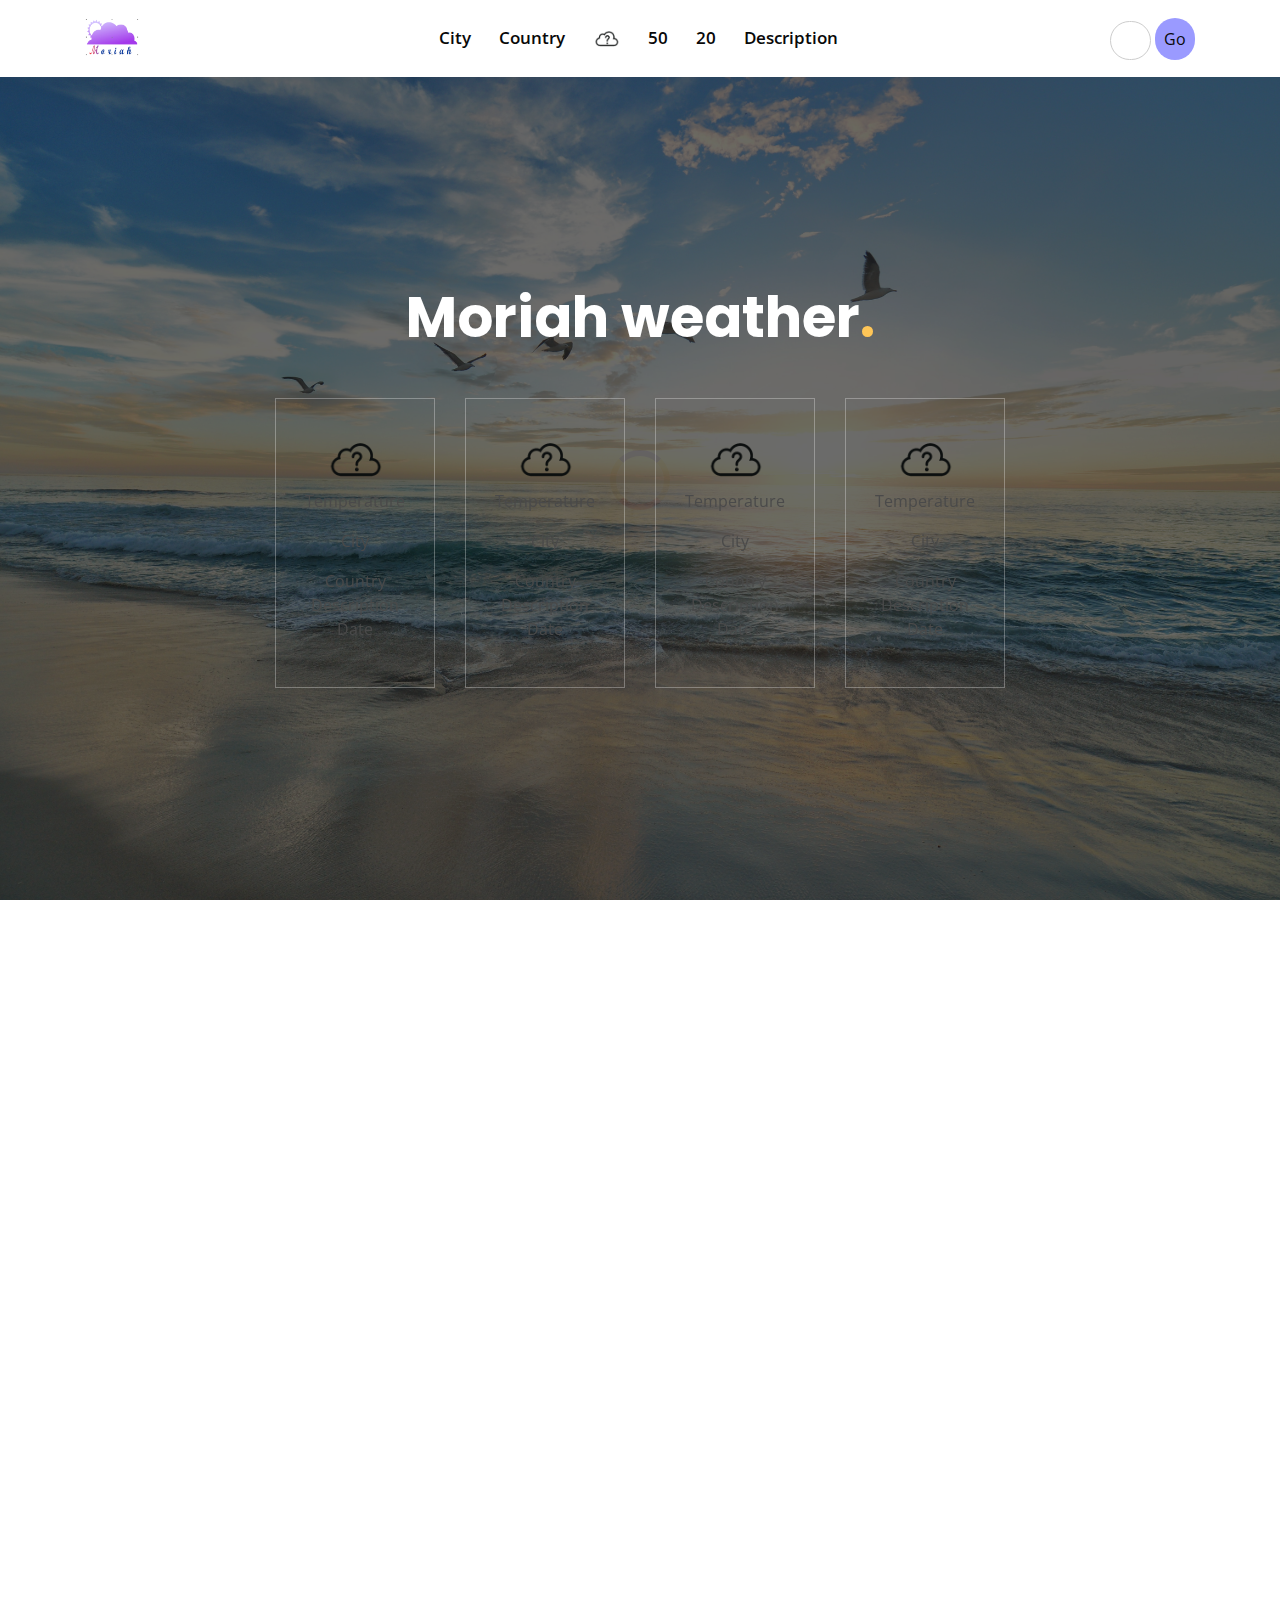
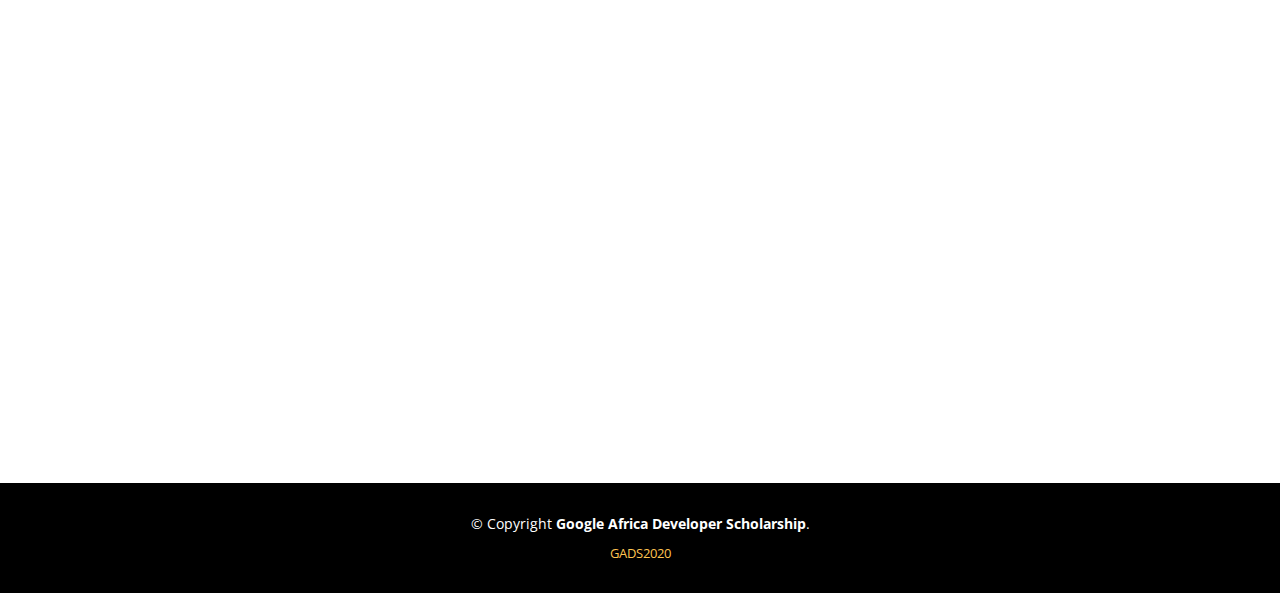
==== index.html @ fd8638ee "This is some big adjustment 2" ====
<!DOCTYPE html>
<html lang="en">

<head>
  <meta charset="utf-8">
  <meta content="width=device-width, initial-scale=1.0" name="viewport">

  <title>Moriah Weather App</title>
  <meta content="" name="descriptison">
  <meta content="" name="keywords">

  <!-- Favicons -->
  <link rel="apple-touch-icon" sizes="180x180" href="/apple-touch-icon.png">
  <link rel="icon" type="image/png" sizes="32x32" href="/favicon-32x32.png">
  <link rel="icon" type="image/png" sizes="16x16" href="/favicon-16x16.png">
  <link rel="manifest" href="/site.webmanifest">
  <link rel="mask-icon" href="/safari-pinned-tab.svg" color="#2d1616">
  <meta name="msapplication-TileColor" content="#fff6f6">
  <meta name="theme-color" content="#ffffff">

  <!-- Google Fonts -->
  <link href="https://fonts.googleapis.com/css?family=Open+Sans:300,300i,400,400i,600,600i,700,700i|Raleway:300,300i,400,400i,500,500i,600,600i,700,700i|Poppins:300,300i,400,400i,500,500i,600,600i,700,700i" rel="stylesheet">

  <!-- Vendor CSS Files -->
  <link href="assets/vendor/bootstrap/css/bootstrap.min.css" rel="stylesheet">
  <link href="assets/vendor/icofont/icofont.min.css" rel="stylesheet">
  <link href="assets/vendor/boxicons/css/boxicons.min.css" rel="stylesheet">
  <link href="assets/vendor/owl.carousel/assets/owl.carousel.min.css" rel="stylesheet">
  <link href="assets/vendor/venobox/venobox.css" rel="stylesheet">
  <link href="assets/vendor/remixicon/remixicon.css" rel="stylesheet">
  <link href="assets/vendor/aos/aos.css" rel="stylesheet">

  <!-- Main CSS File -->
  <link href="assets/css/style.css" rel="stylesheet">
  <link href="assets/css/main.css" rel="stylesheet">

</head>

<body>

  <!-- ======= Header ======= -->
  <header id="header" class="fixed-top ">
    <div class="container d-flex align-items-center justify-content-between">

        <a href="index.html" class="logo"><img src="assets/img/Moriah logo.PNG" alt="Applicatio logo" class="img-fluid"></a>

      <nav class="nav-menu d-none d-lg-block">
        <ul>
          <li><a class="city">City</a></li>
          <li><a class="country">Country</a></li>
          <li class="iconImages"><img src="assets/img/icons/unknown.png" width="27px"></li>
          <li><a class="temp-front">50</a></li>
          <li><a class="temp-back">20</a></li>
          <li><a class="desc">Description</a</li>
        </ul>
      </nav>

      <div id="demo-2" class="searchContainer">
				<input class="inputValue" type="search" name="search" placeholder="Enter city...">
				<input type="submit" name="Search city button" value="Go" class="searchButton">
      </div>

    </div>
  </header>

  <!-- ======= Hero Section ======= -->
  <section id="hero" class="d-flex align-items-center justify-content-center">
    <div class="container" data-aos="fade-up">

      <div class="row justify-content-center" data-aos="fade-up" data-aos-delay="150">
        <div class="col-xl-6 col-lg-8">
          <h1>Moriah weather<span>.</span></h1>
        </div>
      </div>

      <div class="row mt-5 justify-content-center" data-aos="zoom-in" data-aos-delay="250">
        <div class="col-xl-2 col-md-4 col-6">
          <div class="icon-box">
            <i class="fiveIcon1"><img src="assets/img/icons/unknown.png" width="60px"></i>
            <p class="fiveTemp1">Temperature</a></p>
            <p class="fiveCity1">City</p>
            <span class="fiveCountry1"> Country</span>
            <p class="fiveDesc1">Description<span><date class="fiveDate1"> Date</date></span></p>
          </div>
        </div>
        <div class="col-xl-2 col-md-4 col-6">
          <div class="icon-box">
            <i class="fiveIcon2"><img src="assets/img/icons/unknown.png" width="60px"></i>
            <p class="fiveTemp2">Temperature</a></p>
            <p class="fiveCity2">City</p>
            <span class="fiveCountry2"> Country</span>
            <p class="fiveDesc2">Description<span><date class="fiveDate2"> Date</date></span></p>
          </div>
        </div><div class="col-xl-2 col-md-4 col-6">
          <div class="icon-box">
            <i class="fiveIcon3"><img src="assets/img/icons/unknown.png" width="60px"></i>
            <p class="fiveTemp3">Temperature</a></p>
            <p class="fiveCity3">City</p>
            <span class="fiveCountry3"> Country</span>
            <p class="fiveDesc3">Description<span><date class="fiveDate3"> Date</date></span></p>
          </div>
        </div><div class="col-xl-2 col-md-4 col-6">
          <div class="icon-box">
            <i class="fiveIcon4"><img src="assets/img/icons/unknown.png" width="60px"></i>
            <p class="fiveTemp4">Temperature</a></p>
            <p class="fiveCity4">City</p>
            <span class="fiveCountry4"> Country</span>
            <p class="fiveDesc4">Description<span><date class="fiveDate4"> Date</date></span></p>
          </div>
        </div>
    </div>
  </section><!-- End Hero -->


  <main id="main">
    <!-- ======= Services Section ======= -->
    <section id="services" class="services">
      <div class="container" data-aos="fade-up">

        <div class="section-title">
          <h2>Search by city name</h2>
          <div class="form-row">
            <div class="col-12 col-md-9 mb-2 mb-md-0">
              <input type="email" id="searchInput" class="form-control form-control-lg" placeholder="Enter city name...">
            </div>
            <div class="col-12 col-md-3">
              <button type="submit" id="dailySearch" class="btn btn-block btn-lg btn-primary">Search!</button>
            </div>
          </div>
        </div>

        <div class="row">
          <div class="col-xl-2 col-md-4 col-6 d-flex align-items-stretch" data-aos="zoom-in" data-aos-delay="100">
            <div class="icon-box">
              <div><i class="searchIcon1"><img src="assets/img/icons/unknown.png" width="50px"></i></div>
              <h4><a class="temp-cel1">50</a></h4>
              <p class="searchDesc1">Undefined</p>
              <p class="searchCity1">Undefined</p>
              <p class="searchCountry1">Undefined</p>
              <p class="searchDate1">Undefined</p>
            </div>
          </div>

          <div class="col-xl-2 col-md-4 col-6 d-flex align-items-stretch" data-aos="zoom-in" data-aos-delay="100">
            <div class="icon-box">
              <div><i class="searchIcon2"><img src="assets/img/icons/unknown.png" width="50px"></i></div>
              <h4><a class="temp-cel2">20</a></h4>
              <p class="searchDesc2">Undefined</p>
              <p class="searchCity2">Undefined</p>
              <p class="searchCountry2">Undefined</p>
              <p class="searchDate2">Undefined</p>
            </div>
          </div>

          <div class="col-xl-2 col-md-4 col-6 d-flex align-items-stretch" data-aos="zoom-in" data-aos-delay="100">
            <div class="icon-box">
              <div><i class="searchIcon3"><img src="assets/img/icons/unknown.png" width="50px"></i></div>
              <h4><a class="temp-cel3">30</a></h4>
              <p class="searchDesc3">Undefined</p>
              <p class="searchCity3">Undefined</p>
              <p class="searchCountry3">Undefined</p>
              <p class="searchDate3">Undefined</p>
            </div>
          </div>

          <div class="col-xl-2 col-md-4 col-6 d-flex align-items-stretch" data-aos="zoom-in" data-aos-delay="100">
            <div class="icon-box">
              <div><i class="searchIcon4"><img src="assets/img/icons/unknown.png" width="50px"></i></div>
              <h4><a class="temp-cel4">30</a></h4>
              <p class="searchDesc4">Undefined</p>
              <p class="searchCity4">Undefined</p>
              <p class="searchCountry4">Undefined</p>
              <p class="searchDate4">Undefined</p>
            </div>
          </div>

          <div class="col-xl-2 col-md-4 col-6 d-flex align-items-stretch" data-aos="zoom-in" data-aos-delay="100">
            <div class="icon-box">
              <div><i class="searchIcon5"><img src="assets/img/icons/unknown.png" width="50px"></i></div>
              <h4><a class="temp-cel5">30</a></h4>
              <p class="searchDesc5">Undefined</p>
              <p class="searchCity5">Undefined</p>
              <p class="searchCountry5">Undefined</p>
              <p class="searchDate5">Undefined</p>
            </div>
          </div>

          <div class="col-xl-2 col-md-4 col-6 d-flex align-items-stretch" data-aos="zoom-in" data-aos-delay="100">
            <div class="icon-box">
              <div><i class="searchIcon6"><img src="assets/img/icons/unknown.png" width="50px"></i></div>
              <h4><a class="temp-cel6">30</a></h4>
              <p class="searchDesc6">Undefined</p>
              <p class="searchCity6">Undefined</p>
              <p class="searchCountry6">Undefined</p>
              <p class="searchDate6">Undefined</p>
            </div>
          </div>
      </div>
    </section><!-- End Services Section -->
    <!-- ======= Counts Section ======= -->
    <section id="counts" class="counts">
      <div class="container" data-aos="fade-up">

        <div class="row no-gutters">
          <div class="image col-xl-5 d-flex align-items-stretch justify-content-center justify-content-lg-start" data-aos="fade-right" data-aos-delay="100"></div>
          <div class="col-xl-7 pl-0 pl-lg-5 pr-lg-1 d-flex align-items-stretch" data-aos="fade-left" data-aos-delay="100">
            <div class="content d-flex flex-column justify-content-center">
              <h3>Daily weather forecast</h3>
              <p>
                Get all daily weather information right at your fingertips
              </p>
              <div class="row">
                <div class="col-md-6 d-md-flex align-items-md-stretch">
                  <div class="count-box">
                    <i class="dailyIcon1"><img src="assets/img/icons/unknown.png"></i>
                    <span data-toggle="counter-up" class="dailyTemperature1">65</span>
                    <p><strong class="dailyDescription1">Undefined</strong>.</p>
                    <p><strong class="dailyCity1">Undefined</strong></p>
                    <p><strong class="dailyDate1">Undefined</strong>.</p>
                  </div>
                </div>

                <div class="col-md-6 d-md-flex align-items-md-stretch">
                  <div class="count-box">
                    <i class="dailyIcon2"><img src="assets/img/icons/unknown.png"></i>
                    <span data-toggle="counter-up" class="dailyTemperature2">65</span>
                    <p><strong class="dailyDescription2">Undefined</strong>.</p>
                    <p><strong class="dailyCity2">Undefined</strong></p>
                    <p><strong class="dailyDate2">Undefined</strong>.</p>
                  </div>
                </div>

                <div class="col-md-6 d-md-flex align-items-md-stretch">
                  <div class="count-box">
                    <i class="dailyIcon3"><img src="assets/img/icons/unknown.png"></i>
                    <span data-toggle="counter-up" class="dailyTemperature3">65</span>
                    <p><strong class="dailyDescription3">Undefined</strong>.</p>
                    <p><strong class="dailyCity3">Undefined</strong></p>
                    <p><strong class="dailyDate3">Undefined</strong>.</p>
                  </div>
                </div>

                <div class="col-md-6 d-md-flex align-items-md-stretch">
                  <div class="count-box">
                    <i class="dailyIcon4"><img src="assets/img/icons/unknown.png"></i>
                    <span data-toggle="counter-up" class="dailyTemperature4">65</span>
                    <p><strong class="dailyDescription4">Undefined</strong>.</p>
                    <p><strong class="dailyCity4">Undefined</strong></p>
                    <p><strong class="dailyDate4">Undefined</strong>.</p>
                  </div>
                </div>
              </div>
            </div><!-- End .content-->
          </div>
        </div>
      </div>
    </section><!-- End Counts Section -->
  </main><!-- End #main -->

  <!-- ======= Footer ======= -->
  <footer id="footer">
    <div class="container">
      <div class="copyright">
        &copy; Copyright <strong><span>Google Africa Developer Scholarship</span></strong>.
      </div>
      <div class="credits">
         <a href="#">GADS2020</a>
      </div>
    </div>
  </footer><!-- End Footer -->

  <a href="#" class="back-to-top"><i class="ri-arrow-up-line"></i></a>
  <div id="preloader"></div>

  <!-- Vendor JS Files -->
  <script src="assets/vendor/jquery/jquery.min.js"></script>
  <script src="assets/vendor/bootstrap/js/bootstrap.bundle.min.js"></script>
  <script src="assets/vendor/jquery.easing/jquery.easing.min.js"></script>
  <script src="assets/vendor/php-email-form/validate.js"></script>
  <script src="assets/vendor/owl.carousel/owl.carousel.min.js"></script>
  <script src="assets/vendor/isotope-layout/isotope.pkgd.min.js"></script>
  <script src="assets/vendor/venobox/venobox.min.js"></script>
  <script src="assets/vendor/waypoints/jquery.waypoints.min.js"></script>
  <script src="assets/vendor/counterup/counterup.min.js"></script>
  <script src="assets/vendor/aos/aos.js"></script>
  <!-- Main JS File -->
  <script src="assets/js/main.js"></script>
  <script src="assets/js/app.js"></script>
</body>

</html>
---- assets/vendor/venobox/venobox.css ----
/* ------ venobox.css --------*/
.vbox-overlay *, .vbox-overlay *:before, .vbox-overlay *:after{
    -webkit-backface-visibility: hidden;
    -webkit-box-sizing:border-box;
    -moz-box-sizing:border-box;
    box-sizing:border-box;
}
.vbox-overlay * { 
    -webkit-backface-visibility: visible;
    backface-visibility: visible;
}
.vbox-overlay{
    display: -webkit-flex;
    display: flex;
    -webkit-flex-direction: column;
    flex-direction: column;
    -webkit-justify-content: center;
    justify-content: center;
    -webkit-align-items: center;
    align-items: center;
    position: fixed;
    left: 0;
    top: 0;
    bottom: 0;
    right: 0;
    z-index: 999999;
}

/* ----- navigation ----- */
.vbox-title{
    width: 100%;
    height: 40px;
    float: left;
    text-align: center;
    line-height: 28px;
    font-size: 12px;
    padding: 6px 50px;
    overflow: hidden;
    position: fixed;
    display: none;
    left: 0;
    z-index: 89;
}
.vbox-close{
    cursor: pointer;
    position: fixed;
    top: -1px;
    right: 0;
    width: 50px;
    height: 40px;
    padding: 6px;
    display: block;
    background-position:10px center;
    overflow: hidden;
    font-size: 24px;
    line-height: 1;
    text-align: center;
    z-index: 99;
}
.vbox-left{
    cursor: pointer;
    position: fixed;
    left: 0;
    height: 40px;
    overflow: hidden;
    line-height: 28px;
    font-size: 12px;
    z-index: 99;
    display: flex;
    align-items:center;
}
.vbox-num{
    display: inline-block;
    margin: 6px 0 6px 15px;
}
/* ----- Social share ----- */
.vbox-share{
    line-height: 28px;
    font-size: 12px;
    overflow: hidden;
    position: fixed;
    left: 0;
    z-index: 98;
    display: flex;
    align-items:center;
    justify-content: center;
    width: 100%;
    text-align: center;
}
.vbox-share svg{
    max-height: 28px;
    width: 28px;
    z-index: 10;
    margin-left: 12px;
    margin-top: 6px;
    margin-bottom: 6px;
    vertical-align: middle;
}


/* ----- navigation ARROWS ----- */
.vbox-next, .vbox-prev{
    position: fixed;
    top: 50%;
    margin-top: -15px;
    overflow: hidden;
    cursor: pointer;
    display: block;
    width: 45px;
    height: 45px;
    z-index: 99;
}
.vbox-next span, .vbox-prev span{
    position: relative;
    width: 20px;
    height: 20px;
    border: 2px solid transparent;
    border-top-color: #B6B6B6;
    border-right-color: #B6B6B6;
    text-indent: -100px;
    position: absolute;
    top: 8px;
    display: block;
}
.vbox-prev{
    left: 15px;
}
.vbox-next{
    right: 15px;
}
.vbox-prev span{
    left: 10px;
    -ms-transform: rotate(-135deg);
    -webkit-transform: rotate(-135deg);
    transform: rotate(-135deg);
}
.vbox-next span{
    -ms-transform: rotate(45deg);
    -webkit-transform: rotate(45deg);
    transform: rotate(45deg);
    right: 10px;
}
/* ------- inline window ------ */
.vbox-inline{
    width: 420px;
    height: 315px;
    height: 70vh;
    padding: 10px;
    background: #fff;
    margin: 0 auto;
    overflow: auto;
    text-align: left;
}
/* ------- Video & iFrames window ------ */
.venoframe{
    max-width: 100%;
    width: 100%;
    border: none;
    width: 100%;
    height: 260px;
    height: 70vh;
}
.venoframe.vbvid{
    height: 260px;
}
@media (min-width: 768px) {
    .venoframe, .vbox-inline{
        width: 90%;
        height: 360px;
        height: 70vh;
    }
    .venoframe.vbvid{
        width: 640px;
        height: 360px;
    }
}
@media (min-width: 992px) {
    .venoframe, .vbox-inline{
        max-width: 1200px;
        width: 80%;
        height: 540px;
        height: 70vh;
    }
    .venoframe.vbvid{
        width: 960px;
        height: 540px;
    }
}
/* 
Please do NOT edit this part! 
or at least read this note: http://i.imgur.com/7C0ws9e.gif
*/
.vbox-open{
    overflow: hidden;
}
.vbox-container{
    position: absolute;
    left: 0;
    right: 0;
    top: 0;
    bottom: 0;
    overflow-x: hidden;
    overflow-y: scroll;
    overflow-scrolling: touch;
    -webkit-overflow-scrolling: touch;
    z-index: 20;
    max-height: 100%;

}

.vbox-content{
    text-align: center;
    float: left;
    width: 100%;
    position: relative;
    overflow: hidden;
    padding: 20px 4%;
}
.vbox-container img{
    max-width: 100%;
    height: auto;
}
.vbox-figlio{
    box-shadow: 0 0 12px rgba(0,0,0,0.19), 0 6px 6px rgba(0,0,0,0.23);
    max-width: 100%;
    text-align: initial;
}
img.vbox-figlio{
    -webkit-user-select: none;
-khtml-user-select: none;
-moz-user-select: none;
-o-user-select: none;
user-select: none;
}
.vbox-content.swipe-left{
    margin-left: -200px !important;
}
.vbox-content.swipe-right{
    margin-left: 200px !important;
}
.vbox-animated{
    webkit-transition: margin 300ms ease-out;
    transition: margin 300ms ease-out;
}

/* ---------- preloader ----------
 * SPINKIT 
 * http://tobiasahlin.com/spinkit/
-------------------------------- */
.sk-double-bounce,.sk-rotating-plane{width:40px;height:40px;margin:40px auto}.sk-rotating-plane{background-color:#333;-webkit-animation:sk-rotatePlane 1.2s infinite ease-in-out;animation:sk-rotatePlane 1.2s infinite ease-in-out}@-webkit-keyframes sk-rotatePlane{0%{-webkit-transform:perspective(120px) rotateX(0) rotateY(0);transform:perspective(120px) rotateX(0) rotateY(0)}50%{-webkit-transform:perspective(120px) rotateX(-180.1deg) rotateY(0);transform:perspective(120px) rotateX(-180.1deg) rotateY(0)}100%{-webkit-transform:perspective(120px) rotateX(-180deg) rotateY(-179.9deg);transform:perspective(120px) rotateX(-180deg) rotateY(-179.9deg)}}@keyframes sk-rotatePlane{0%{-webkit-transform:perspective(120px) rotateX(0) rotateY(0);transform:perspective(120px) rotateX(0) rotateY(0)}50%{-webkit-transform:perspective(120px) rotateX(-180.1deg) rotateY(0);transform:perspective(120px) rotateX(-180.1deg) rotateY(0)}100%{-webkit-transform:perspective(120px) rotateX(-180deg) rotateY(-179.9deg);transform:perspective(120px) rotateX(-180deg) rotateY(-179.9deg)}}.sk-double-bounce{position:relative}.sk-double-bounce .sk-child{width:100%;height:100%;border-radius:50%;background-color:#333;opacity:.6;position:absolute;top:0;left:0;-webkit-animation:sk-doubleBounce 2s infinite ease-in-out;animation:sk-doubleBounce 2s infinite ease-in-out}.sk-chasing-dots .sk-child,.sk-spinner-pulse,.sk-three-bounce .sk-child{background-color:#333;border-radius:100%}.sk-double-bounce .sk-double-bounce2{-webkit-animation-delay:-1s;animation-delay:-1s}@-webkit-keyframes sk-doubleBounce{0%,100%{-webkit-transform:scale(0);transform:scale(0)}50%{-webkit-transform:scale(1);transform:scale(1)}}@keyframes sk-doubleBounce{0%,100%{-webkit-transform:scale(0);transform:scale(0)}50%{-webkit-transform:scale(1);transform:scale(1)}}.sk-wave{margin:40px auto;width:50px;height:40px;text-align:center;font-size:10px}.sk-wave .sk-rect{background-color:#333;height:100%;width:6px;display:inline-block;-webkit-animation:sk-waveStretchDelay 1.2s infinite ease-in-out;animation:sk-waveStretchDelay 1.2s infinite ease-in-out}.sk-wave .sk-rect1{-webkit-animation-delay:-1.2s;animation-delay:-1.2s}.sk-wave .sk-rect2{-webkit-animation-delay:-1.1s;animation-delay:-1.1s}.sk-wave .sk-rect3{-webkit-animation-delay:-1s;animation-delay:-1s}.sk-wave .sk-rect4{-webkit-animation-delay:-.9s;animation-delay:-.9s}.sk-wave .sk-rect5{-webkit-animation-delay:-.8s;animation-delay:-.8s}@-webkit-keyframes sk-waveStretchDelay{0%,100%,40%{-webkit-transform:scaleY(.4);transform:scaleY(.4)}20%{-webkit-transform:scaleY(1);transform:scaleY(1)}}@keyframes sk-waveStretchDelay{0%,100%,40%{-webkit-transform:scaleY(.4);transform:scaleY(.4)}20%{-webkit-transform:scaleY(1);transform:scaleY(1)}}.sk-wandering-cubes{margin:40px auto;width:40px;height:40px;position:relative}.sk-wandering-cubes .sk-cube{background-color:#333;width:10px;height:10px;position:absolute;top:0;left:0;-webkit-animation:sk-wanderingCube 1.8s ease-in-out -1.8s infinite both;animation:sk-wanderingCube 1.8s ease-in-out -1.8s infinite both}.sk-chasing-dots,.sk-spinner-pulse{width:40px;height:40px;margin:40px auto}.sk-wandering-cubes .sk-cube2{-webkit-animation-delay:-.9s;animation-delay:-.9s}@-webkit-keyframes sk-wanderingCube{0%{-webkit-transform:rotate(0);transform:rotate(0)}25%{-webkit-transform:translateX(30px) rotate(-90deg) scale(.5);transform:translateX(30px) rotate(-90deg) scale(.5)}50%{-webkit-transform:translateX(30px) translateY(30px) rotate(-179deg);transform:translateX(30px) translateY(30px) rotate(-179deg)}50.1%{-webkit-transform:translateX(30px) translateY(30px) rotate(-180deg);transform:translateX(30px) translateY(30px) rotate(-180deg)}75%{-webkit-transform:translateX(0) translateY(30px) rotate(-270deg) scale(.5);transform:translateX(0) translateY(30px) rotate(-270deg) scale(.5)}100%{-webkit-transform:rotate(-360deg);transform:rotate(-360deg)}}@keyframes sk-wanderingCube{0%{-webkit-transform:rotate(0);transform:rotate(0)}25%{-webkit-transform:translateX(30px) rotate(-90deg) scale(.5);transform:translateX(30px) rotate(-90deg) scale(.5)}50%{-webkit-transform:translateX(30px) translateY(30px) rotate(-179deg);transform:translateX(30px) translateY(30px) rotate(-179deg)}50.1%{-webkit-transform:translateX(30px) translateY(30px) rotate(-180deg);transform:translateX(30px) translateY(30px) rotate(-180deg)}75%{-webkit-transform:translateX(0) translateY(30px) rotate(-270deg) scale(.5);transform:translateX(0) translateY(30px) rotate(-270deg) scale(.5)}100%{-webkit-transform:rotate(-360deg);transform:rotate(-360deg)}}.sk-spinner-pulse{-webkit-animation:sk-pulseScaleOut 1s infinite ease-in-out;animation:sk-pulseScaleOut 1s infinite ease-in-out}@-webkit-keyframes sk-pulseScaleOut{0%{-webkit-transform:scale(0);transform:scale(0)}100%{-webkit-transform:scale(1);transform:scale(1);opacity:0}}@keyframes sk-pulseScaleOut{0%{-webkit-transform:scale(0);transform:scale(0)}100%{-webkit-transform:scale(1);transform:scale(1);opacity:0}}.sk-chasing-dots{position:relative;text-align:center;-webkit-animation:sk-chasingDotsRotate 2s infinite linear;animation:sk-chasingDotsRotate 2s infinite linear}.sk-chasing-dots .sk-child{width:60%;height:60%;display:inline-block;position:absolute;top:0;-webkit-animation:sk-chasingDotsBounce 2s infinite ease-in-out;animation:sk-chasingDotsBounce 2s infinite ease-in-out}.sk-chasing-dots .sk-dot2{top:auto;bottom:0;-webkit-animation-delay:-1s;animation-delay:-1s}@-webkit-keyframes sk-chasingDotsRotate{100%{-webkit-transform:rotate(360deg);transform:rotate(360deg)}}@keyframes sk-chasingDotsRotate{100%{-webkit-transform:rotate(360deg);transform:rotate(360deg)}}@-webkit-keyframes sk-chasingDotsBounce{0%,100%{-webkit-transform:scale(0);transform:scale(0)}50%{-webkit-transform:scale(1);transform:scale(1)}}@keyframes sk-chasingDotsBounce{0%,100%{-webkit-transform:scale(0);transform:scale(0)}50%{-webkit-transform:scale(1);transform:scale(1)}}.sk-three-bounce{margin:40px auto;width:80px;text-align:center}.sk-three-bounce .sk-child{width:20px;height:20px;display:inline-block;-webkit-animation:sk-three-bounce 1.4s ease-in-out 0s infinite both;animation:sk-three-bounce 1.4s ease-in-out 0s infinite both}.sk-circle .sk-child:before,.sk-fading-circle .sk-circle:before{display:block;border-radius:100%;content:'';background-color:#333}.sk-three-bounce .sk-bounce1{-webkit-animation-delay:-.32s;animation-delay:-.32s}.sk-three-bounce .sk-bounce2{-webkit-animation-delay:-.16s;animation-delay:-.16s}@-webkit-keyframes sk-three-bounce{0%,100%,80%{-webkit-transform:scale(0);transform:scale(0)}40%{-webkit-transform:scale(1);transform:scale(1)}}@keyframes sk-three-bounce{0%,100%,80%{-webkit-transform:scale(0);transform:scale(0)}40%{-webkit-transform:scale(1);transform:scale(1)}}.sk-circle{margin:40px auto;width:40px;height:40px;position:relative}.sk-circle .sk-child{width:100%;height:100%;position:absolute;left:0;top:0}.sk-circle .sk-child:before{margin:0 auto;width:15%;height:15%;-webkit-animation:sk-circleBounceDelay 1.2s infinite ease-in-out both;animation:sk-circleBounceDelay 1.2s infinite ease-in-out both}.sk-circle .sk-circle2{-webkit-transform:rotate(30deg);-ms-transform:rotate(30deg);transform:rotate(30deg)}.sk-circle .sk-circle3{-webkit-transform:rotate(60deg);-ms-transform:rotate(60deg);transform:rotate(60deg)}.sk-circle .sk-circle4{-webkit-transform:rotate(90deg);-ms-transform:rotate(90deg);transform:rotate(90deg)}.sk-circle .sk-circle5{-webkit-transform:rotate(120deg);-ms-transform:rotate(120deg);transform:rotate(120deg)}.sk-circle .sk-circle6{-webkit-transform:rotate(150deg);-ms-transform:rotate(150deg);transform:rotate(150deg)}.sk-circle .sk-circle7{-webkit-transform:rotate(180deg);-ms-transform:rotate(180deg);transform:rotate(180deg)}.sk-circle .sk-circle8{-webkit-transform:rotate(210deg);-ms-transform:rotate(210deg);transform:rotate(210deg)}.sk-circle .sk-circle9{-webkit-transform:rotate(240deg);-ms-transform:rotate(240deg);transform:rotate(240deg)}.sk-circle .sk-circle10{-webkit-transform:rotate(270deg);-ms-transform:rotate(270deg);transform:rotate(270deg)}.sk-circle .sk-circle11{-webkit-transform:rotate(300deg);-ms-transform:rotate(300deg);transform:rotate(300deg)}.sk-circle .sk-circle12{-webkit-transform:rotate(330deg);-ms-transform:rotate(330deg);transform:rotate(330deg)}.sk-circle .sk-circle2:before{-webkit-animation-delay:-1.1s;animation-delay:-1.1s}.sk-circle .sk-circle3:before{-webkit-animation-delay:-1s;animation-delay:-1s}.sk-circle .sk-circle4:before{-webkit-animation-delay:-.9s;animation-delay:-.9s}.sk-circle .sk-circle5:before{-webkit-animation-delay:-.8s;animation-delay:-.8s}.sk-circle .sk-circle6:before{-webkit-animation-delay:-.7s;animation-delay:-.7s}.sk-circle .sk-circle7:before{-webkit-animation-delay:-.6s;animation-delay:-.6s}.sk-circle .sk-circle8:before{-webkit-animation-delay:-.5s;animation-delay:-.5s}.sk-circle .sk-circle9:before{-webkit-animation-delay:-.4s;animation-delay:-.4s}.sk-circle .sk-circle10:before{-webkit-animation-delay:-.3s;animation-delay:-.3s}.sk-circle .sk-circle11:before{-webkit-animation-delay:-.2s;animation-delay:-.2s}.sk-circle .sk-circle12:before{-webkit-animation-delay:-.1s;animation-delay:-.1s}@-webkit-keyframes sk-circleBounceDelay{0%,100%,80%{-webkit-transform:scale(0);transform:scale(0)}40%{-webkit-transform:scale(1);transform:scale(1)}}@keyframes sk-circleBounceDelay{0%,100%,80%{-webkit-transform:scale(0);transform:scale(0)}40%{-webkit-transform:scale(1);transform:scale(1)}}.sk-cube-grid{width:40px;height:40px;margin:40px auto}.sk-cube-grid .sk-cube{width:33.33%;height:33.33%;background-color:#333;float:left;-webkit-animation:sk-cubeGridScaleDelay 1.3s infinite ease-in-out;animation:sk-cubeGridScaleDelay 1.3s infinite ease-in-out}.sk-cube-grid .sk-cube1{-webkit-animation-delay:.2s;animation-delay:.2s}.sk-cube-grid .sk-cube2{-webkit-animation-delay:.3s;animation-delay:.3s}.sk-cube-grid .sk-cube3{-webkit-animation-delay:.4s;animation-delay:.4s}.sk-cube-grid .sk-cube4{-webkit-animation-delay:.1s;animation-delay:.1s}.sk-cube-grid .sk-cube5{-webkit-animation-delay:.2s;animation-delay:.2s}.sk-cube-grid .sk-cube6{-webkit-animation-delay:.3s;animation-delay:.3s}.sk-cube-grid .sk-cube7{-webkit-animation-delay:0ms;animation-delay:0ms}.sk-cube-grid .sk-cube8{-webkit-animation-delay:.1s;animation-delay:.1s}.sk-cube-grid .sk-cube9{-webkit-animation-delay:.2s;animation-delay:.2s}@-webkit-keyframes sk-cubeGridScaleDelay{0%,100%,70%{-webkit-transform:scale3D(1,1,1);transform:scale3D(1,1,1)}35%{-webkit-transform:scale3D(0,0,1);transform:scale3D(0,0,1)}}@keyframes sk-cubeGridScaleDelay{0%,100%,70%{-webkit-transform:scale3D(1,1,1);transform:scale3D(1,1,1)}35%{-webkit-transform:scale3D(0,0,1);transform:scale3D(0,0,1)}}.sk-fading-circle{margin:40px auto;width:40px;height:40px;position:relative}.sk-fading-circle .sk-circle{width:100%;height:100%;position:absolute;left:0;top:0}.sk-fading-circle .sk-circle:before{margin:0 auto;width:15%;height:15%;-webkit-animation:sk-circleFadeDelay 1.2s infinite ease-in-out both;animation:sk-circleFadeDelay 1.2s infinite ease-in-out both}.sk-fading-circle .sk-circle2{-webkit-transform:rotate(30deg);-ms-transform:rotate(30deg);transform:rotate(30deg)}.sk-fading-circle .sk-circle3{-webkit-transform:rotate(60deg);-ms-transform:rotate(60deg);transform:rotate(60deg)}.sk-fading-circle .sk-circle4{-webkit-transform:rotate(90deg);-ms-transform:rotate(90deg);transform:rotate(90deg)}.sk-fading-circle .sk-circle5{-webkit-transform:rotate(120deg);-ms-transform:rotate(120deg);transform:rotate(120deg)}.sk-fading-circle .sk-circle6{-webkit-transform:rotate(150deg);-ms-transform:rotate(150deg);transform:rotate(150deg)}.sk-fading-circle .sk-circle7{-webkit-transform:rotate(180deg);-ms-transform:rotate(180deg);transform:rotate(180deg)}.sk-fading-circle .sk-circle8{-webkit-transform:rotate(210deg);-ms-transform:rotate(210deg);transform:rotate(210deg)}.sk-fading-circle .sk-circle9{-webkit-transform:rotate(240deg);-ms-transform:rotate(240deg);transform:rotate(240deg)}.sk-fading-circle .sk-circle10{-webkit-transform:rotate(270deg);-ms-transform:rotate(270deg);transform:rotate(270deg)}.sk-fading-circle .sk-circle11{-webkit-transform:rotate(300deg);-ms-transform:rotate(300deg);transform:rotate(300deg)}.sk-fading-circle .sk-circle12{-webkit-transform:rotate(330deg);-ms-transform:rotate(330deg);transform:rotate(330deg)}.sk-fading-circle .sk-circle2:before{-webkit-animation-delay:-1.1s;animation-delay:-1.1s}.sk-fading-circle .sk-circle3:before{-webkit-animation-delay:-1s;animation-delay:-1s}.sk-fading-circle .sk-circle4:before{-webkit-animation-delay:-.9s;animation-delay:-.9s}.sk-fading-circle .sk-circle5:before{-webkit-animation-delay:-.8s;animation-delay:-.8s}.sk-fading-circle .sk-circle6:before{-webkit-animation-delay:-.7s;animation-delay:-.7s}.sk-fading-circle .sk-circle7:before{-webkit-animation-delay:-.6s;animation-delay:-.6s}.sk-fading-circle .sk-circle8:before{-webkit-animation-delay:-.5s;animation-delay:-.5s}.sk-fading-circle .sk-circle9:before{-webkit-animation-delay:-.4s;animation-delay:-.4s}.sk-fading-circle .sk-circle10:before{-webkit-animation-delay:-.3s;animation-delay:-.3s}.sk-fading-circle .sk-circle11:before{-webkit-animation-delay:-.2s;animation-delay:-.2s}.sk-fading-circle .sk-circle12:before{-webkit-animation-delay:-.1s;animation-delay:-.1s}@-webkit-keyframes sk-circleFadeDelay{0%,100%,39%{opacity:0}40%{opacity:1}}@keyframes sk-circleFadeDelay{0%,100%,39%{opacity:0}40%{opacity:1}}.sk-folding-cube{margin:40px auto;width:40px;height:40px;position:relative;-webkit-transform:rotateZ(45deg);transform:rotateZ(45deg)}.sk-folding-cube .sk-cube{float:left;width:50%;height:50%;position:relative;-webkit-transform:scale(1.1);-ms-transform:scale(1.1);transform:scale(1.1)}.sk-folding-cube .sk-cube:before{content:'';position:absolute;top:0;left:0;width:100%;height:100%;background-color:#333;-webkit-animation:sk-foldCubeAngle 2.4s infinite linear both;animation:sk-foldCubeAngle 2.4s infinite linear both;-webkit-transform-origin:100% 100%;-ms-transform-origin:100% 100%;transform-origin:100% 100%}.sk-folding-cube .sk-cube2{-webkit-transform:scale(1.1) rotateZ(90deg);transform:scale(1.1) rotateZ(90deg)}.sk-folding-cube .sk-cube3{-webkit-transform:scale(1.1) rotateZ(180deg);transform:scale(1.1) rotateZ(180deg)}.sk-folding-cube .sk-cube4{-webkit-transform:scale(1.1) rotateZ(270deg);transform:scale(1.1) rotateZ(270deg)}.sk-folding-cube .sk-cube2:before{-webkit-animation-delay:.3s;animation-delay:.3s}.sk-folding-cube .sk-cube3:before{-webkit-animation-delay:.6s;animation-delay:.6s}.sk-folding-cube .sk-cube4:before{-webkit-animation-delay:.9s;animation-delay:.9s}@-webkit-keyframes sk-foldCubeAngle{0%,10%{-webkit-transform:perspective(140px) rotateX(-180deg);transform:perspective(140px) rotateX(-180deg);opacity:0}25%,75%{-webkit-transform:perspective(140px) rotateX(0);transform:perspective(140px) rotateX(0);opacity:1}100%,90%{-webkit-transform:perspective(140px) rotateY(180deg);transform:perspective(140px) rotateY(180deg);opacity:0}}@keyframes sk-foldCubeAngle{0%,10%{-webkit-transform:perspective(140px) rotateX(-180deg);transform:perspective(140px) rotateX(-180deg);opacity:0}25%,75%{-webkit-transform:perspective(140px) rotateX(0);transform:perspective(140px) rotateX(0);opacity:1}100%,90%{-webkit-transform:perspective(140px) rotateY(180deg);transform:perspective(140px) rotateY(180deg);opacity:0}}
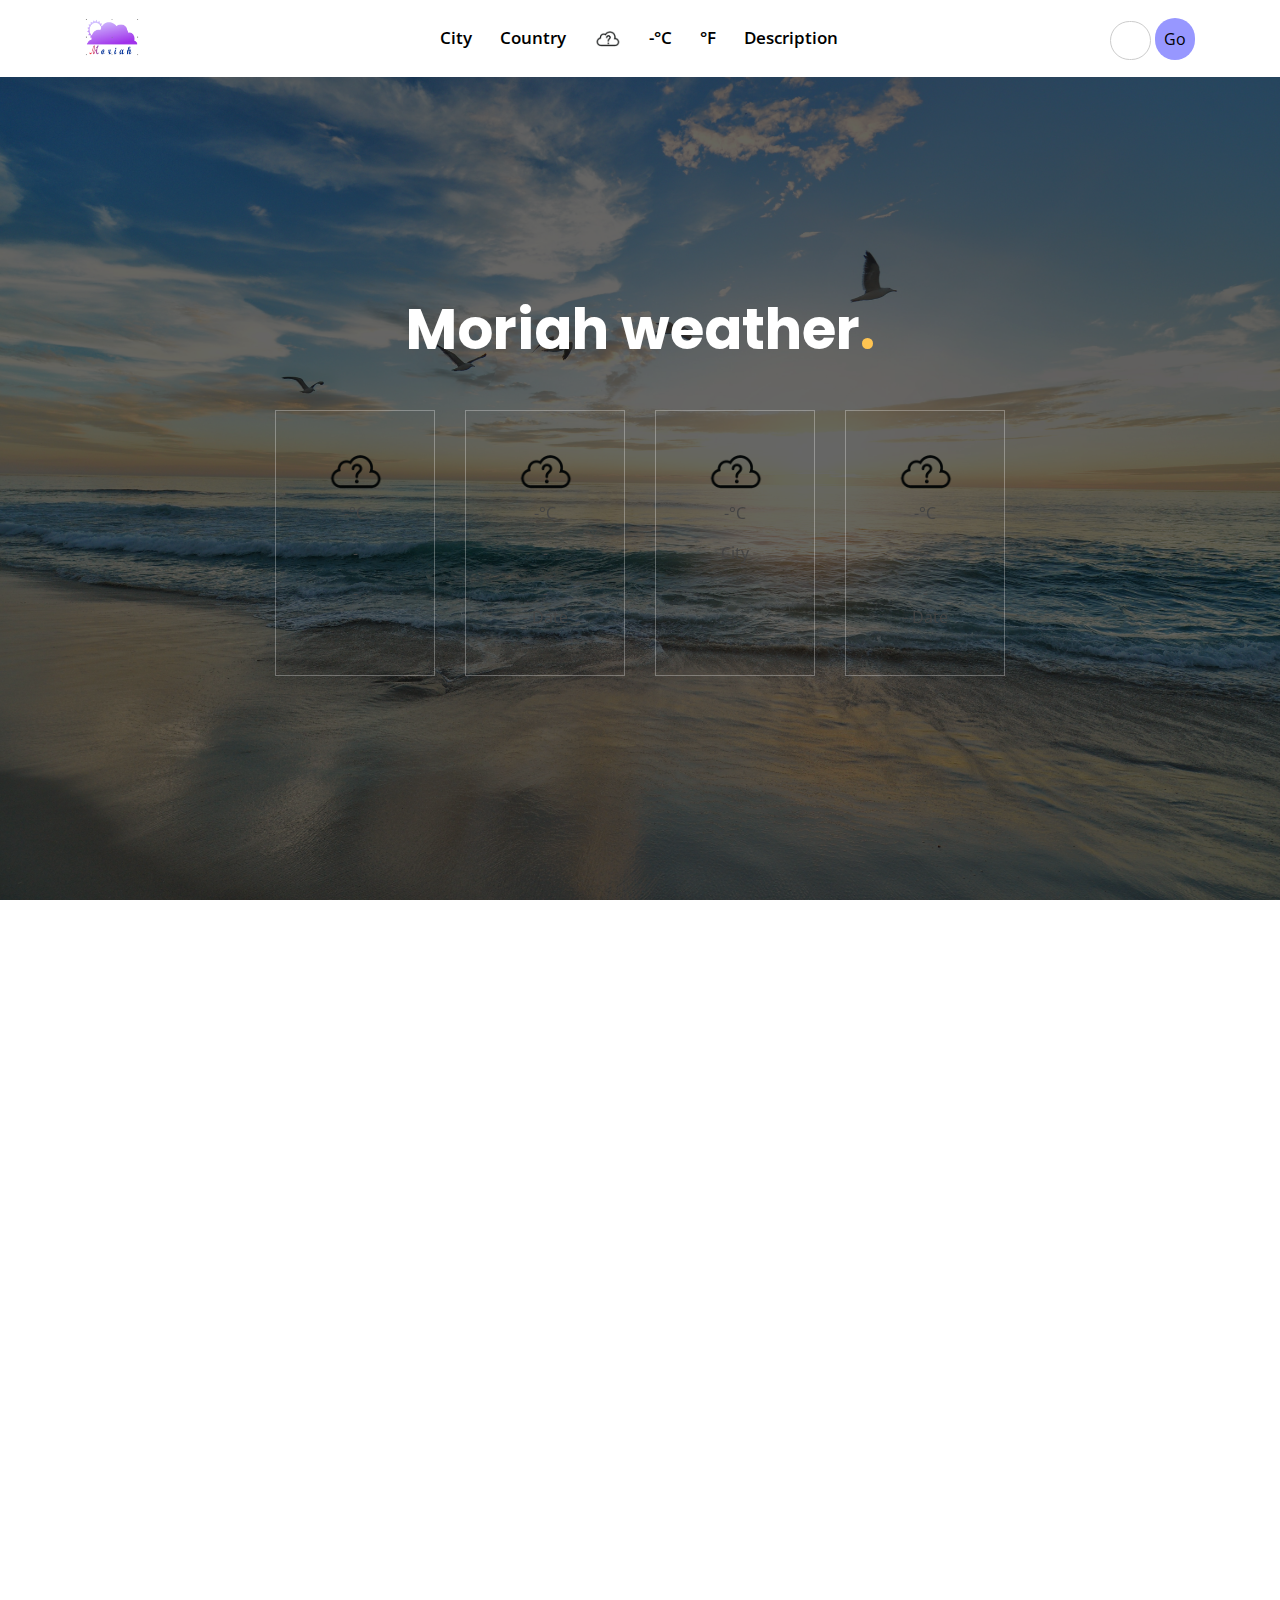
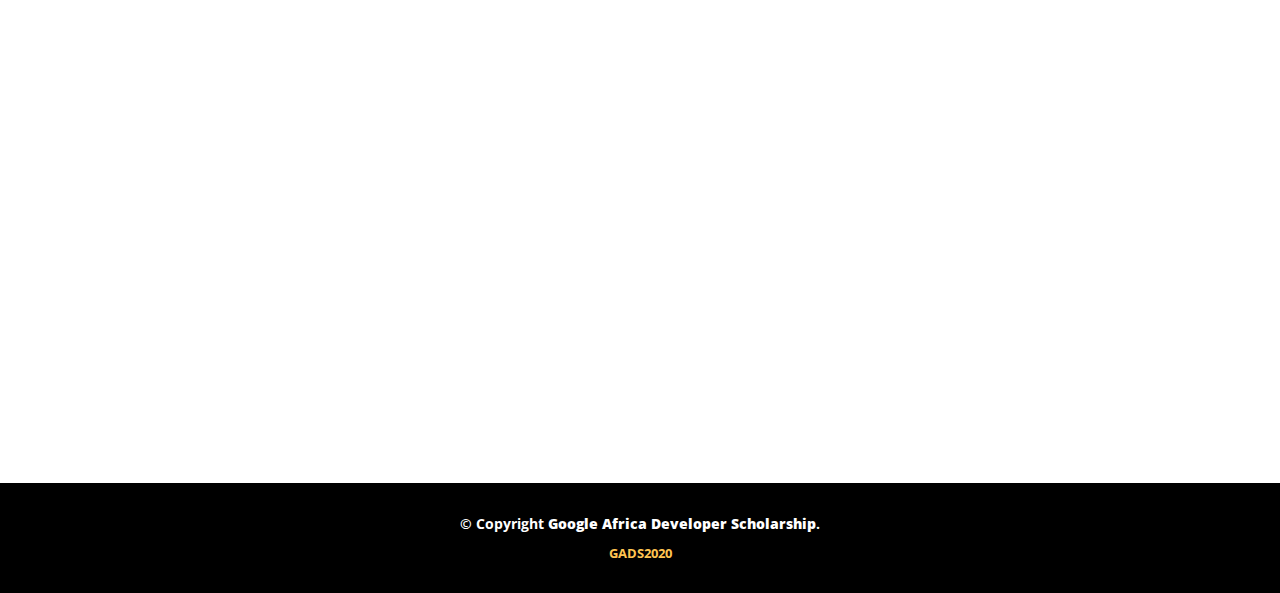
==== commit 5399746b: "almost done" ====
--- a/index.html
+++ b/index.html
@@ -48,9 +48,9 @@
         <ul>
           <li><a class="city">City</a></li>
           <li><a class="country">Country</a></li>
-          <li class="iconImages"><img src="assets/img/icons/unknown.png" width="27px"></li>
-          <li><a class="temp-front">50</a></li>
-          <li><a class="temp-back">20</a></li>
+          <li class="iconImages"><img src="assets/img/icons/unknown.png" width="27px" alt="default unknown weather icon"></li>
+          <li><a class="temp-front">-°C</a></li>
+          <li><a class="temp-back">°F</a></li>
           <li><a class="desc">Description</a</li>
         </ul>
       </nav>
@@ -76,36 +76,36 @@
       <div class="row mt-5 justify-content-center" data-aos="zoom-in" data-aos-delay="250">
         <div class="col-xl-2 col-md-4 col-6">
           <div class="icon-box">
-            <i class="fiveIcon1"><img src="assets/img/icons/unknown.png" width="60px"></i>
-            <p class="fiveTemp1">Temperature</a></p>
-            <p class="fiveCity1">City</p>
-            <span class="fiveCountry1"> Country</span>
-            <p class="fiveDesc1">Description<span><date class="fiveDate1"> Date</date></span></p>
+            <i class="fiveIcon1"><img src="assets/img/icons/unknown.png" width="60px" alt="default unknown weather icon"></i>
+            <p class="fiveTemp1">-°C</a></p>
+            <p class="fiveCity1"> - </p>
+            <span class="fiveCountry1"> - </span>
+            <p class="fiveDesc1"> - <span><date class="fiveDate1"> - </date></span></p>
           </div>
         </div>
         <div class="col-xl-2 col-md-4 col-6">
           <div class="icon-box">
-            <i class="fiveIcon2"><img src="assets/img/icons/unknown.png" width="60px"></i>
-            <p class="fiveTemp2">Temperature</a></p>
-            <p class="fiveCity2">City</p>
-            <span class="fiveCountry2"> Country</span>
-            <p class="fiveDesc2">Description<span><date class="fiveDate2"> Date</date></span></p>
+            <i class="fiveIcon2"><img src="assets/img/icons/unknown.png" width="60px" alt="default unknown weather icon"></i>
+            <p class="fiveTemp2"> -°C </a></p>
+            <p class="fiveCity2"> - </p>
+            <span class="fiveCountry2"> - </span>
+            <p class="fiveDesc2"> - <span><date class="fiveDate2"> Date</date></span></p>
           </div>
         </div><div class="col-xl-2 col-md-4 col-6">
           <div class="icon-box">
-            <i class="fiveIcon3"><img src="assets/img/icons/unknown.png" width="60px"></i>
-            <p class="fiveTemp3">Temperature</a></p>
+            <i class="fiveIcon3"><img src="assets/img/icons/unknown.png" width="60px" alt="default unknown weather icon"></i>
+            <p class="fiveTemp3"> -°C </a></p>
             <p class="fiveCity3">City</p>
-            <span class="fiveCountry3"> Country</span>
-            <p class="fiveDesc3">Description<span><date class="fiveDate3"> Date</date></span></p>
+            <span class="fiveCountry3"> - </span>
+            <p class="fiveDesc3"> - <span><date class="fiveDate3"> - </date></span></p>
           </div>
         </div><div class="col-xl-2 col-md-4 col-6">
           <div class="icon-box">
-            <i class="fiveIcon4"><img src="assets/img/icons/unknown.png" width="60px"></i>
-            <p class="fiveTemp4">Temperature</a></p>
-            <p class="fiveCity4">City</p>
-            <span class="fiveCountry4"> Country</span>
-            <p class="fiveDesc4">Description<span><date class="fiveDate4"> Date</date></span></p>
+            <i class="fiveIcon4"><img src="assets/img/icons/unknown.png" width="60px" alt="default unknown weather icon"></i>
+            <p class="fiveTemp4"> -°C </a></p>
+            <p class="fiveCity4"> - </p>
+            <span class="fiveCountry4"> - </span>
+            <p class="fiveDesc4"> - <span><date class="fiveDate4"> Date</date></span></p>
           </div>
         </div>
     </div>
@@ -132,67 +132,67 @@
         <div class="row">
           <div class="col-xl-2 col-md-4 col-6 d-flex align-items-stretch" data-aos="zoom-in" data-aos-delay="100">
             <div class="icon-box">
-              <div><i class="searchIcon1"><img src="assets/img/icons/unknown.png" width="50px"></i></div>
-              <h4><a class="temp-cel1">50</a></h4>
-              <p class="searchDesc1">Undefined</p>
-              <p class="searchCity1">Undefined</p>
-              <p class="searchCountry1">Undefined</p>
-              <p class="searchDate1">Undefined</p>
-            </div>
-          </div>
-
-          <div class="col-xl-2 col-md-4 col-6 d-flex align-items-stretch" data-aos="zoom-in" data-aos-delay="100">
-            <div class="icon-box">
-              <div><i class="searchIcon2"><img src="assets/img/icons/unknown.png" width="50px"></i></div>
-              <h4><a class="temp-cel2">20</a></h4>
-              <p class="searchDesc2">Undefined</p>
-              <p class="searchCity2">Undefined</p>
-              <p class="searchCountry2">Undefined</p>
-              <p class="searchDate2">Undefined</p>
-            </div>
-          </div>
-
-          <div class="col-xl-2 col-md-4 col-6 d-flex align-items-stretch" data-aos="zoom-in" data-aos-delay="100">
-            <div class="icon-box">
-              <div><i class="searchIcon3"><img src="assets/img/icons/unknown.png" width="50px"></i></div>
-              <h4><a class="temp-cel3">30</a></h4>
-              <p class="searchDesc3">Undefined</p>
-              <p class="searchCity3">Undefined</p>
-              <p class="searchCountry3">Undefined</p>
-              <p class="searchDate3">Undefined</p>
-            </div>
-          </div>
-
-          <div class="col-xl-2 col-md-4 col-6 d-flex align-items-stretch" data-aos="zoom-in" data-aos-delay="100">
-            <div class="icon-box">
-              <div><i class="searchIcon4"><img src="assets/img/icons/unknown.png" width="50px"></i></div>
-              <h4><a class="temp-cel4">30</a></h4>
-              <p class="searchDesc4">Undefined</p>
-              <p class="searchCity4">Undefined</p>
-              <p class="searchCountry4">Undefined</p>
-              <p class="searchDate4">Undefined</p>
-            </div>
-          </div>
-
-          <div class="col-xl-2 col-md-4 col-6 d-flex align-items-stretch" data-aos="zoom-in" data-aos-delay="100">
-            <div class="icon-box">
-              <div><i class="searchIcon5"><img src="assets/img/icons/unknown.png" width="50px"></i></div>
-              <h4><a class="temp-cel5">30</a></h4>
-              <p class="searchDesc5">Undefined</p>
-              <p class="searchCity5">Undefined</p>
-              <p class="searchCountry5">Undefined</p>
-              <p class="searchDate5">Undefined</p>
-            </div>
-          </div>
-
-          <div class="col-xl-2 col-md-4 col-6 d-flex align-items-stretch" data-aos="zoom-in" data-aos-delay="100">
-            <div class="icon-box">
-              <div><i class="searchIcon6"><img src="assets/img/icons/unknown.png" width="50px"></i></div>
-              <h4><a class="temp-cel6">30</a></h4>
-              <p class="searchDesc6">Undefined</p>
-              <p class="searchCity6">Undefined</p>
-              <p class="searchCountry6">Undefined</p>
-              <p class="searchDate6">Undefined</p>
+              <div><i class="searchIcon1"><img src="assets/img/icons/unknown.png" width="50px" alt="default unknown weather icon"></i></div>
+              <h4><a class="temp-cel1"> -°C </a></h4>
+              <p class="searchDesc1"> - </p>
+              <p class="searchCity1"> - </p>
+              <p class="searchCountry1"> - </p>
+              <p class="searchDate1"> - </p>
+            </div>
+          </div>
+
+          <div class="col-xl-2 col-md-4 col-6 d-flex align-items-stretch" data-aos="zoom-in" data-aos-delay="100">
+            <div class="icon-box">
+              <div><i class="searchIcon2"><img src="assets/img/icons/unknown.png" width="50px" alt="default unknown weather icon"></i></div>
+              <h4><a class="temp-cel2"> -°C </a></h4>
+              <p class="searchDesc2"> - </p>
+              <p class="searchCity2"> - </p>
+              <p class="searchCountry2"> - </p>
+              <p class="searchDate2"> - </p>
+            </div>
+          </div>
+
+          <div class="col-xl-2 col-md-4 col-6 d-flex align-items-stretch" data-aos="zoom-in" data-aos-delay="100">
+            <div class="icon-box">
+              <div><i class="searchIcon3"><img src="assets/img/icons/unknown.png" width="50px" alt="default unknown weather icon"></i></div>
+              <h4><a class="temp-cel3"> -°C </a></h4>
+              <p class="searchDesc3"> - </p>
+              <p class="searchCity3"> - </p>
+              <p class="searchCountry3"> - </p>
+              <p class="searchDate3"> - </p>
+            </div>
+          </div>
+
+          <div class="col-xl-2 col-md-4 col-6 d-flex align-items-stretch" data-aos="zoom-in" data-aos-delay="100">
+            <div class="icon-box">
+              <div><i class="searchIcon4"><img src="assets/img/icons/unknown.png" width="50px" alt="default unknown weather icon"></i></div>
+              <h4><a class="temp-cel4"> -°C </a></h4>
+              <p class="searchDesc4"> - </p>
+              <p class="searchCity4"> - </p>
+              <p class="searchCountry4"> - </p>
+              <p class="searchDate4"> - </p>
+            </div>
+          </div>
+
+          <div class="col-xl-2 col-md-4 col-6 d-flex align-items-stretch" data-aos="zoom-in" data-aos-delay="100">
+            <div class="icon-box">
+              <div><i class="searchIcon5"><img src="assets/img/icons/unknown.png" width="50px" alt="default unknown weather icon"></i></div>
+              <h4><a class="temp-cel5"> -°C </a></h4>
+              <p class="searchDesc5"> - </p>
+              <p class="searchCity5"> - </p>
+              <p class="searchCountry5"> - </p>
+              <p class="searchDate5"> - </p>
+            </div>
+          </div>
+
+          <div class="col-xl-2 col-md-4 col-6 d-flex align-items-stretch" data-aos="zoom-in" data-aos-delay="100">
+            <div class="icon-box">
+              <div><i class="searchIcon6"><img src="assets/img/icons/unknown.png" width="50px" alt="default unknown weather icon"></i></div>
+              <h4><a class="temp-cel6"> -°C </a></h4>
+              <p class="searchDesc6"> - </p>
+              <p class="searchCity6"> - </p>
+              <p class="searchCountry6"> - </p>
+              <p class="searchDate6"> - </p>
             </div>
           </div>
       </div>
@@ -212,41 +212,41 @@
               <div class="row">
                 <div class="col-md-6 d-md-flex align-items-md-stretch">
                   <div class="count-box">
-                    <i class="dailyIcon1"><img src="assets/img/icons/unknown.png"></i>
-                    <span data-toggle="counter-up" class="dailyTemperature1">65</span>
-                    <p><strong class="dailyDescription1">Undefined</strong>.</p>
-                    <p><strong class="dailyCity1">Undefined</strong></p>
-                    <p><strong class="dailyDate1">Undefined</strong>.</p>
-                  </div>
-                </div>
-
-                <div class="col-md-6 d-md-flex align-items-md-stretch">
-                  <div class="count-box">
-                    <i class="dailyIcon2"><img src="assets/img/icons/unknown.png"></i>
-                    <span data-toggle="counter-up" class="dailyTemperature2">65</span>
-                    <p><strong class="dailyDescription2">Undefined</strong>.</p>
-                    <p><strong class="dailyCity2">Undefined</strong></p>
-                    <p><strong class="dailyDate2">Undefined</strong>.</p>
-                  </div>
-                </div>
-
-                <div class="col-md-6 d-md-flex align-items-md-stretch">
-                  <div class="count-box">
-                    <i class="dailyIcon3"><img src="assets/img/icons/unknown.png"></i>
-                    <span data-toggle="counter-up" class="dailyTemperature3">65</span>
-                    <p><strong class="dailyDescription3">Undefined</strong>.</p>
-                    <p><strong class="dailyCity3">Undefined</strong></p>
-                    <p><strong class="dailyDate3">Undefined</strong>.</p>
-                  </div>
-                </div>
-
-                <div class="col-md-6 d-md-flex align-items-md-stretch">
-                  <div class="count-box">
-                    <i class="dailyIcon4"><img src="assets/img/icons/unknown.png"></i>
-                    <span data-toggle="counter-up" class="dailyTemperature4">65</span>
+                    <i class="dailyIcon1"><img src="assets/img/icons/unknown.png" alt="default unknown weather icon"></i>
+                    <span data-toggle="counter-up" class="dailyTemperature1"> -°C </span>
+                    <p><strong class="dailyDescription1"> - </strong>.</p>
+                    <p><strong class="dailyCity1"> - </strong></p>
+                    <p><strong class="dailyDate1"> - </strong>.</p>
+                  </div>
+                </div>
+
+                <div class="col-md-6 d-md-flex align-items-md-stretch">
+                  <div class="count-box">
+                    <i class="dailyIcon2"><img src="assets/img/icons/unknown.png" alt="default unknown weather icon"></i>
+                    <span data-toggle="counter-up" class="dailyTemperature2"> -°C </span>
+                    <p><strong class="dailyDescription2"> - </strong>.</p>
+                    <p><strong class="dailyCity2"> - </strong></p>
+                    <p><strong class="dailyDate2"> - </strong>.</p>
+                  </div>
+                </div>
+
+                <div class="col-md-6 d-md-flex align-items-md-stretch">
+                  <div class="count-box">
+                    <i class="dailyIcon3"><img src="assets/img/icons/unknown.png" alt="default unknown weather icon"></i>
+                    <span data-toggle="counter-up" class="dailyTemperature3"> -°C </span>
+                    <p><strong class="dailyDescription3"> - </strong>.</p>
+                    <p><strong class="dailyCity3"> - </strong></p>
+                    <p><strong class="dailyDate3"> - </strong>.</p>
+                  </div>
+                </div>
+
+                <div class="col-md-6 d-md-flex align-items-md-stretch">
+                  <div class="count-box">
+                    <i class="dailyIcon4"><img src="assets/img/icons/unknown.png" alt="default unknown weather icon"></i>
+                    <span data-toggle="counter-up" class="dailyTemperature4"> -°C </span>
                     <p><strong class="dailyDescription4">Undefined</strong>.</p>
-                    <p><strong class="dailyCity4">Undefined</strong></p>
-                    <p><strong class="dailyDate4">Undefined</strong>.</p>
+                    <p><strong class="dailyCity4"> - </strong></p>
+                    <p><strong class="dailyDate4"> - /strong>.</p>
                   </div>
                 </div>
               </div>
--- a/assets/css/main.css
+++ b/assets/css/main.css
@@ -51,4 +51,10 @@
 }
 .searchButton:hover {
 	background-color: rgb(17, 17, 202);
+}
+
+@media (max-width: 990px) {
+	.searchContainer {
+		display: none;
+	}
 }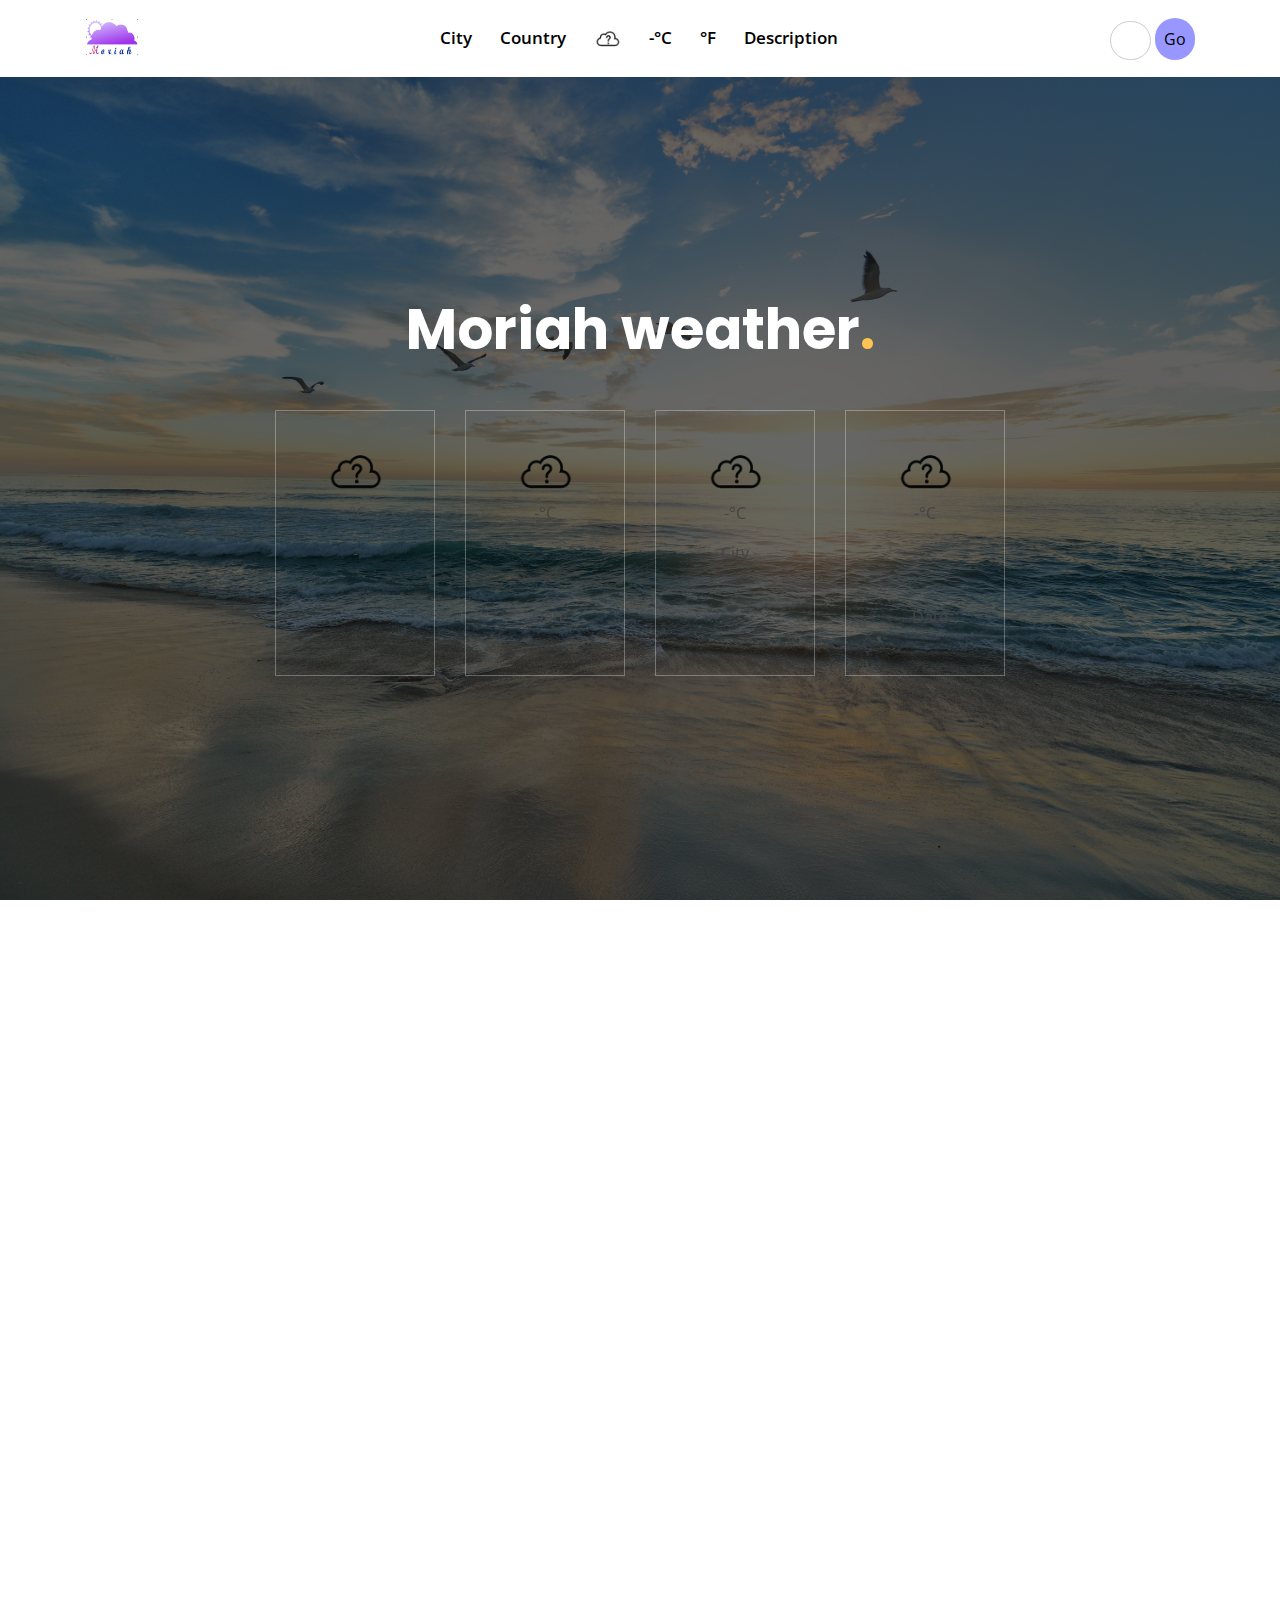
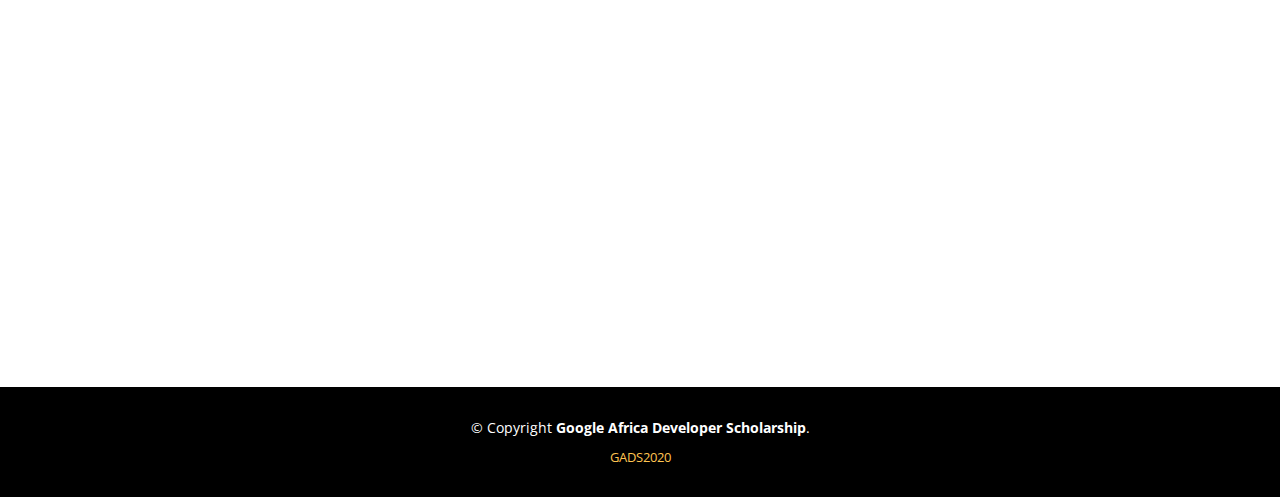
==== commit f6b38c6a: "hey it's me again" ====
--- a/index.html
+++ b/index.html
@@ -134,10 +134,10 @@
             <div class="icon-box">
               <div><i class="searchIcon1"><img src="assets/img/icons/unknown.png" width="50px" alt="default unknown weather icon"></i></div>
               <h4><a class="temp-cel1"> -°C </a></h4>
-              <p class="searchDesc1"> - </p>
-              <p class="searchCity1"> - </p>
-              <p class="searchCountry1"> - </p>
-              <p class="searchDate1"> - </p>
+              <p class="searchDesc1"> </p>
+              <p class="searchCity1"> </p>
+              <p class="searchCountry1"> </p>
+              <p class="searchDate1"> </p>
             </div>
           </div>
 
@@ -145,10 +145,10 @@
             <div class="icon-box">
               <div><i class="searchIcon2"><img src="assets/img/icons/unknown.png" width="50px" alt="default unknown weather icon"></i></div>
               <h4><a class="temp-cel2"> -°C </a></h4>
-              <p class="searchDesc2"> - </p>
-              <p class="searchCity2"> - </p>
-              <p class="searchCountry2"> - </p>
-              <p class="searchDate2"> - </p>
+              <p class="searchDesc2"> </p>
+              <p class="searchCity2"> </p>
+              <p class="searchCountry2"> </p>
+              <p class="searchDate2"> </p>
             </div>
           </div>
 
@@ -156,10 +156,10 @@
             <div class="icon-box">
               <div><i class="searchIcon3"><img src="assets/img/icons/unknown.png" width="50px" alt="default unknown weather icon"></i></div>
               <h4><a class="temp-cel3"> -°C </a></h4>
-              <p class="searchDesc3"> - </p>
-              <p class="searchCity3"> - </p>
-              <p class="searchCountry3"> - </p>
-              <p class="searchDate3"> - </p>
+              <p class="searchDesc3"> </p>
+              <p class="searchCity3"> </p>
+              <p class="searchCountry3"> </p>
+              <p class="searchDate3"> </p>
             </div>
           </div>
 
@@ -167,10 +167,10 @@
             <div class="icon-box">
               <div><i class="searchIcon4"><img src="assets/img/icons/unknown.png" width="50px" alt="default unknown weather icon"></i></div>
               <h4><a class="temp-cel4"> -°C </a></h4>
-              <p class="searchDesc4"> - </p>
-              <p class="searchCity4"> - </p>
-              <p class="searchCountry4"> - </p>
-              <p class="searchDate4"> - </p>
+              <p class="searchDesc4"> </p>
+              <p class="searchCity4"> </p>
+              <p class="searchCountry4"> </p>
+              <p class="searchDate4"> </p>
             </div>
           </div>
 
@@ -178,10 +178,10 @@
             <div class="icon-box">
               <div><i class="searchIcon5"><img src="assets/img/icons/unknown.png" width="50px" alt="default unknown weather icon"></i></div>
               <h4><a class="temp-cel5"> -°C </a></h4>
-              <p class="searchDesc5"> - </p>
-              <p class="searchCity5"> - </p>
-              <p class="searchCountry5"> - </p>
-              <p class="searchDate5"> - </p>
+              <p class="searchDesc5"> </p>
+              <p class="searchCity5"> </p>
+              <p class="searchCountry5"> </p>
+              <p class="searchDate5"> </p>
             </div>
           </div>
 
@@ -189,10 +189,10 @@
             <div class="icon-box">
               <div><i class="searchIcon6"><img src="assets/img/icons/unknown.png" width="50px" alt="default unknown weather icon"></i></div>
               <h4><a class="temp-cel6"> -°C </a></h4>
-              <p class="searchDesc6"> - </p>
-              <p class="searchCity6"> - </p>
-              <p class="searchCountry6"> - </p>
-              <p class="searchDate6"> - </p>
+              <p class="searchDesc6"> </p>
+              <p class="searchCity6"> </p>
+              <p class="searchCountry6"> </p>
+              <p class="searchDate6"> </p>
             </div>
           </div>
       </div>
@@ -246,7 +246,7 @@
                     <span data-toggle="counter-up" class="dailyTemperature4"> -°C </span>
                     <p><strong class="dailyDescription4">Undefined</strong>.</p>
                     <p><strong class="dailyCity4"> - </strong></p>
-                    <p><strong class="dailyDate4"> - /strong>.</p>
+                    <p><strong class="dailyDate4"> - </strong>.</p>
                   </div>
                 </div>
               </div>
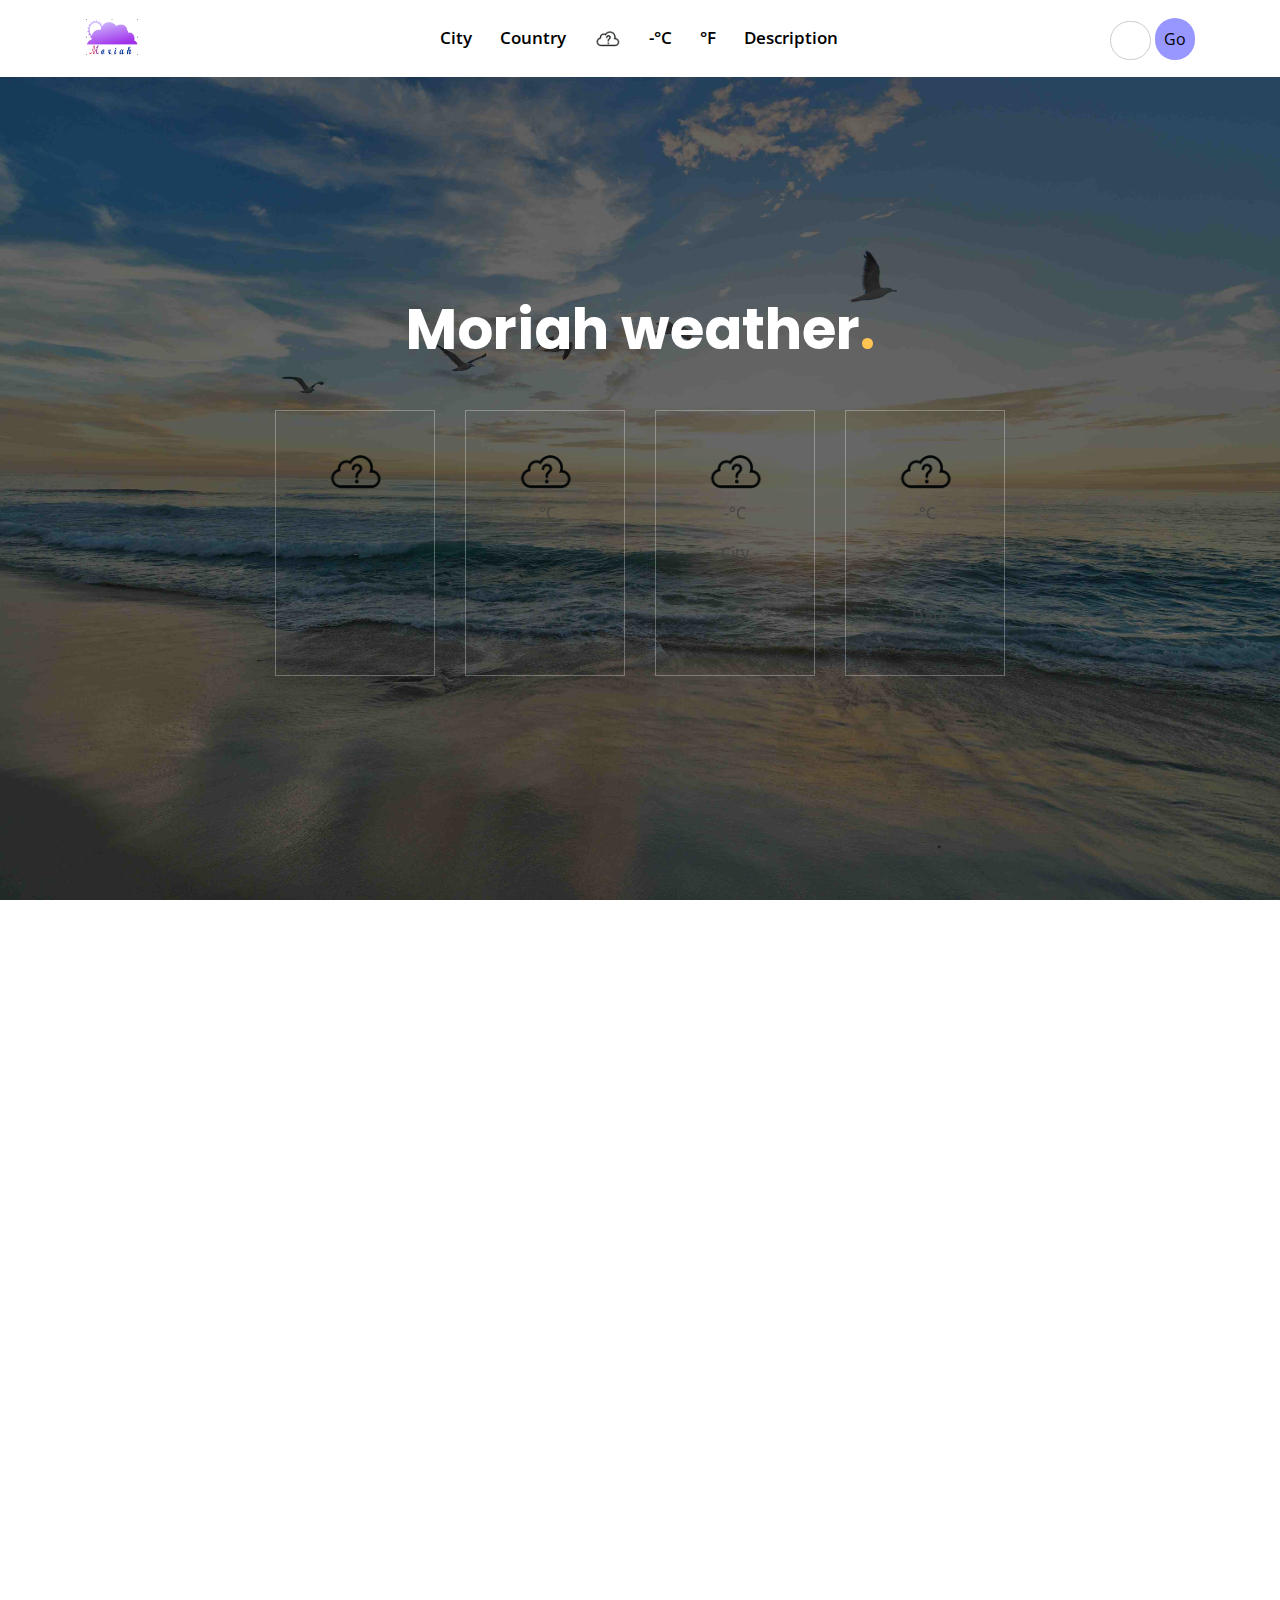
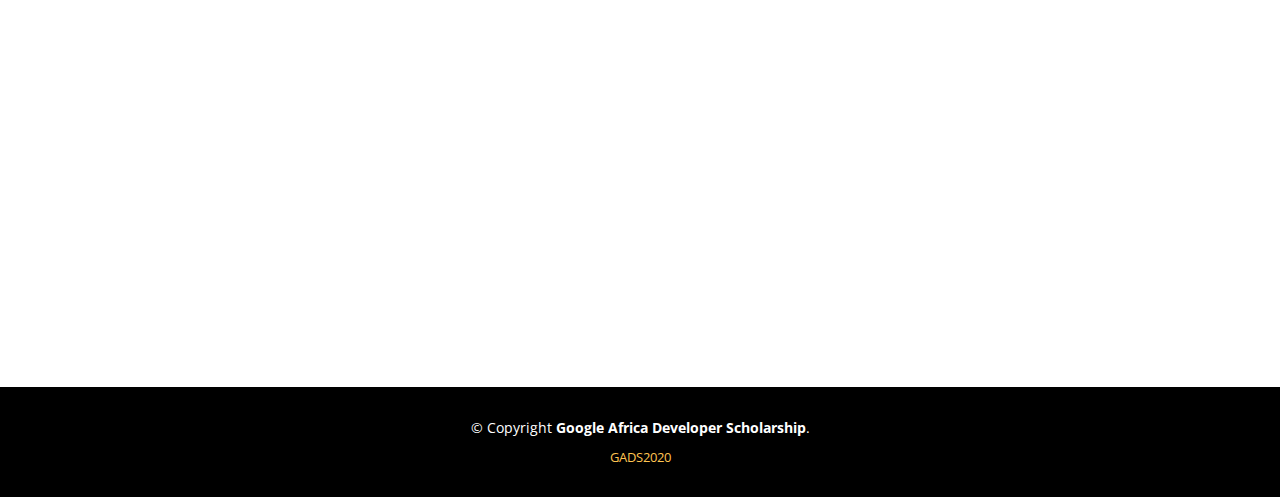
==== commit 7699fa24: "Final commit" ====
--- a/index.html
+++ b/index.html
@@ -213,7 +213,7 @@
                 <div class="col-md-6 d-md-flex align-items-md-stretch">
                   <div class="count-box">
                     <i class="dailyIcon1"><img src="assets/img/icons/unknown.png" alt="default unknown weather icon"></i>
-                    <span data-toggle="counter-up" class="dailyTemperature1"> -°C </span>
+                    <span class="dailyTemperature1"> -°C </span>
                     <p><strong class="dailyDescription1"> - </strong>.</p>
                     <p><strong class="dailyCity1"> - </strong></p>
                     <p><strong class="dailyDate1"> - </strong>.</p>
@@ -223,7 +223,7 @@
                 <div class="col-md-6 d-md-flex align-items-md-stretch">
                   <div class="count-box">
                     <i class="dailyIcon2"><img src="assets/img/icons/unknown.png" alt="default unknown weather icon"></i>
-                    <span data-toggle="counter-up" class="dailyTemperature2"> -°C </span>
+                    <span class="dailyTemperature2"> -°C </span>
                     <p><strong class="dailyDescription2"> - </strong>.</p>
                     <p><strong class="dailyCity2"> - </strong></p>
                     <p><strong class="dailyDate2"> - </strong>.</p>
@@ -233,7 +233,7 @@
                 <div class="col-md-6 d-md-flex align-items-md-stretch">
                   <div class="count-box">
                     <i class="dailyIcon3"><img src="assets/img/icons/unknown.png" alt="default unknown weather icon"></i>
-                    <span data-toggle="counter-up" class="dailyTemperature3"> -°C </span>
+                    <span class="dailyTemperature3"> -°C </span>
                     <p><strong class="dailyDescription3"> - </strong>.</p>
                     <p><strong class="dailyCity3"> - </strong></p>
                     <p><strong class="dailyDate3"> - </strong>.</p>
@@ -243,7 +243,7 @@
                 <div class="col-md-6 d-md-flex align-items-md-stretch">
                   <div class="count-box">
                     <i class="dailyIcon4"><img src="assets/img/icons/unknown.png" alt="default unknown weather icon"></i>
-                    <span data-toggle="counter-up" class="dailyTemperature4"> -°C </span>
+                    <span class="dailyTemperature4"> -°C </span>
                     <p><strong class="dailyDescription4">Undefined</strong>.</p>
                     <p><strong class="dailyCity4"> - </strong></p>
                     <p><strong class="dailyDate4"> - </strong>.</p>
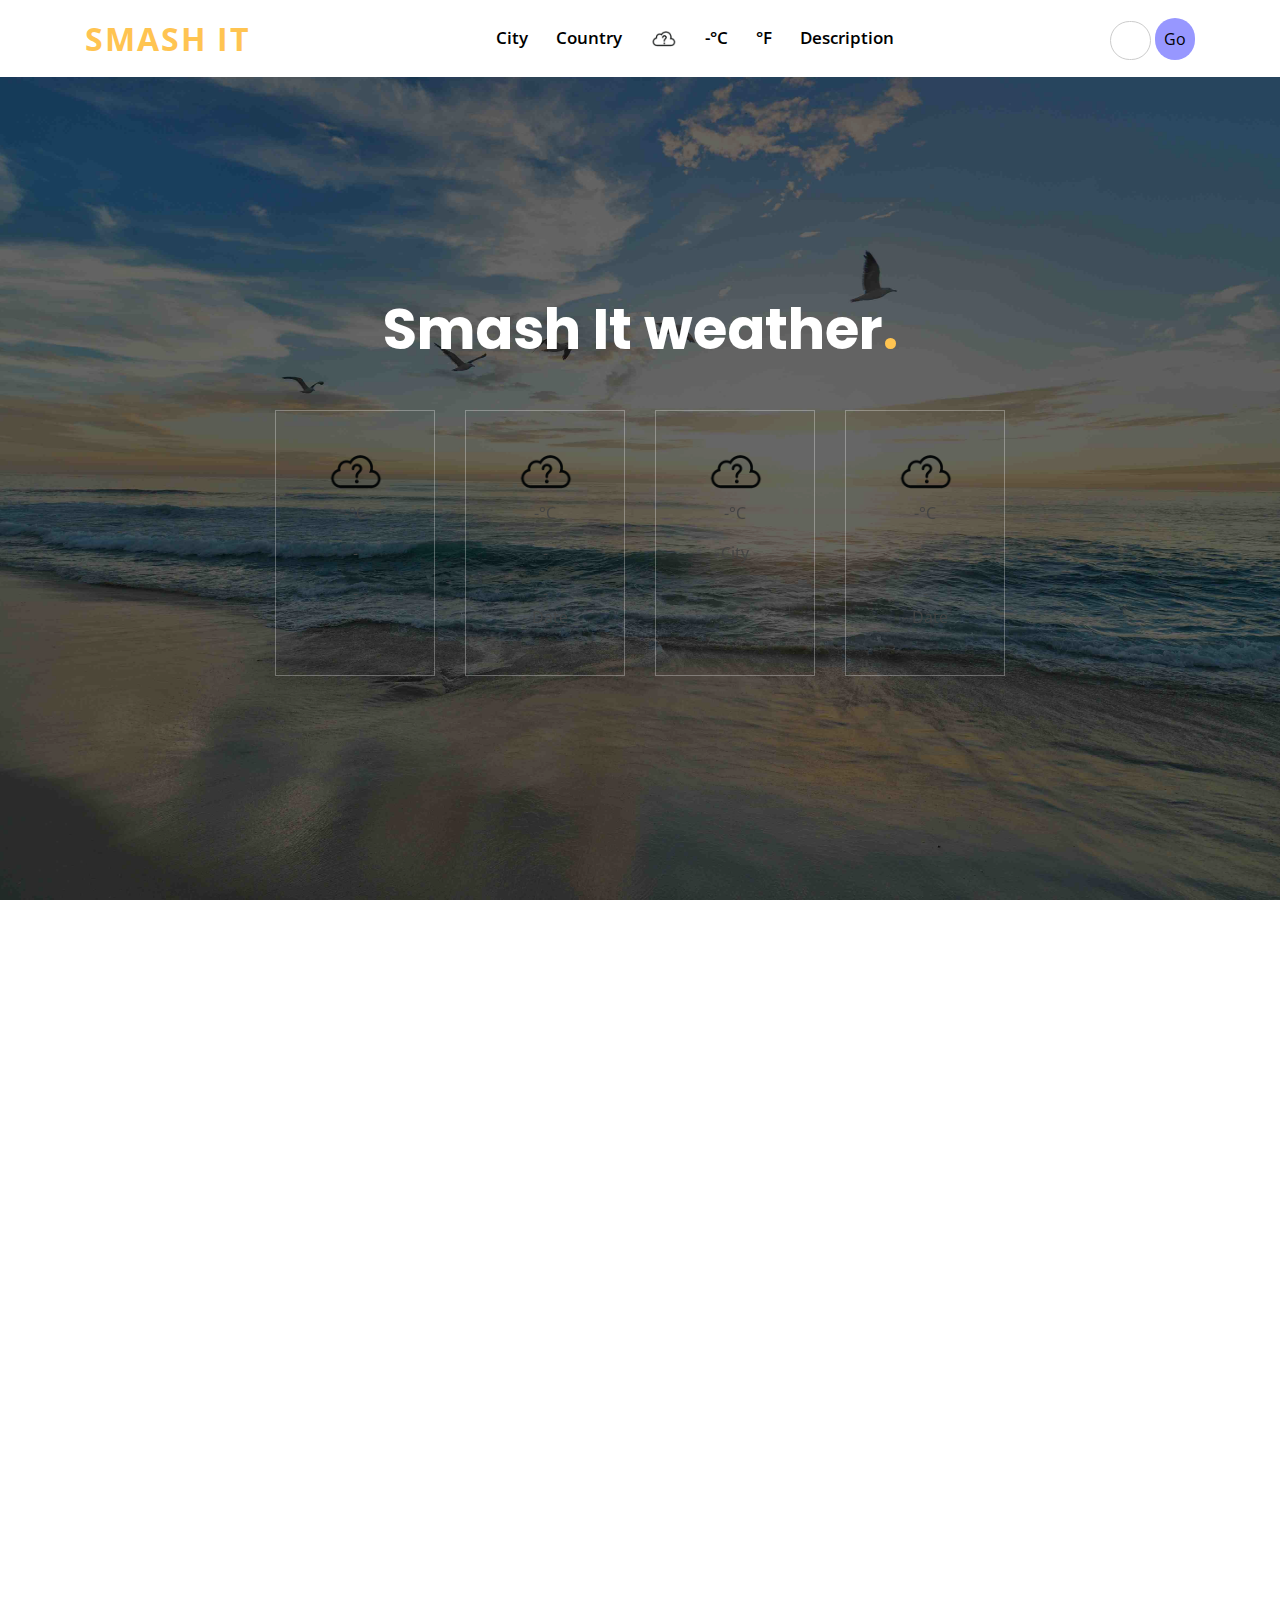
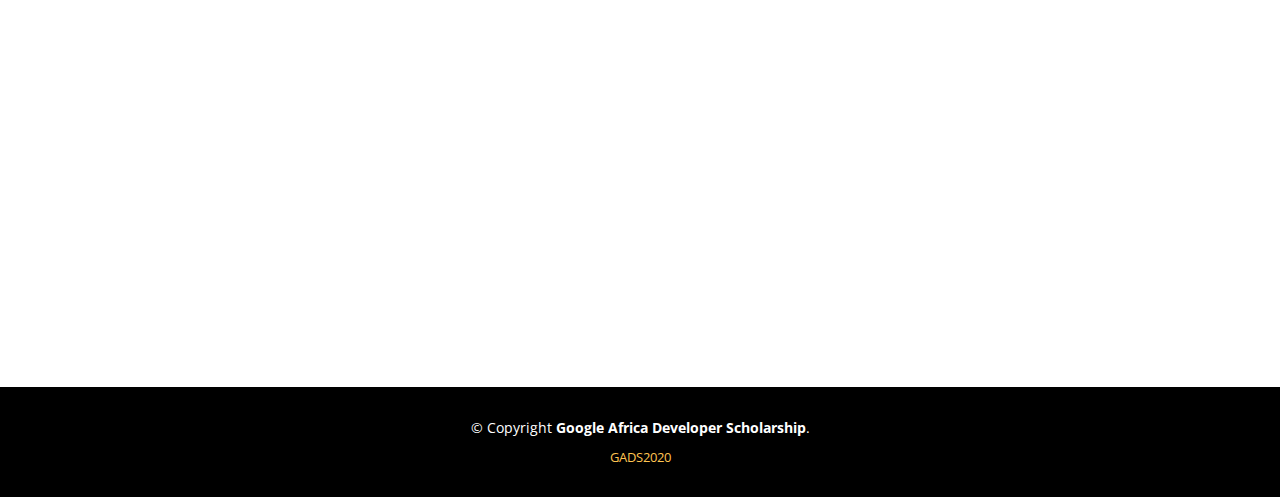
==== commit 3de3ebdf: "Final Smash It" ====
--- a/index.html
+++ b/index.html
@@ -5,7 +5,7 @@
   <meta charset="utf-8">
   <meta content="width=device-width, initial-scale=1.0" name="viewport">
 
-  <title>Moriah Weather App</title>
+  <title>Smash it Weather App</title>
   <meta content="" name="descriptison">
   <meta content="" name="keywords">
 
@@ -14,8 +14,8 @@
   <link rel="icon" type="image/png" sizes="32x32" href="/favicon-32x32.png">
   <link rel="icon" type="image/png" sizes="16x16" href="/favicon-16x16.png">
   <link rel="manifest" href="/site.webmanifest">
-  <link rel="mask-icon" href="/safari-pinned-tab.svg" color="#2d1616">
-  <meta name="msapplication-TileColor" content="#fff6f6">
+  <link rel="mask-icon" href="/safari-pinned-tab.svg" color="#270e59">
+  <meta name="msapplication-TileColor" content="#9f00a7">
   <meta name="theme-color" content="#ffffff">
 
   <!-- Google Fonts -->
@@ -42,7 +42,7 @@
   <header id="header" class="fixed-top ">
     <div class="container d-flex align-items-center justify-content-between">
 
-        <a href="index.html" class="logo"><img src="assets/img/Moriah logo.PNG" alt="Applicatio logo" class="img-fluid"></a>
+        <a href="index.html" class="logo">Smash It</a>
 
       <nav class="nav-menu d-none d-lg-block">
         <ul>
@@ -69,7 +69,7 @@
 
       <div class="row justify-content-center" data-aos="fade-up" data-aos-delay="150">
         <div class="col-xl-6 col-lg-8">
-          <h1>Moriah weather<span>.</span></h1>
+          <h1>Smash It weather<span>.</span></h1>
         </div>
       </div>
 
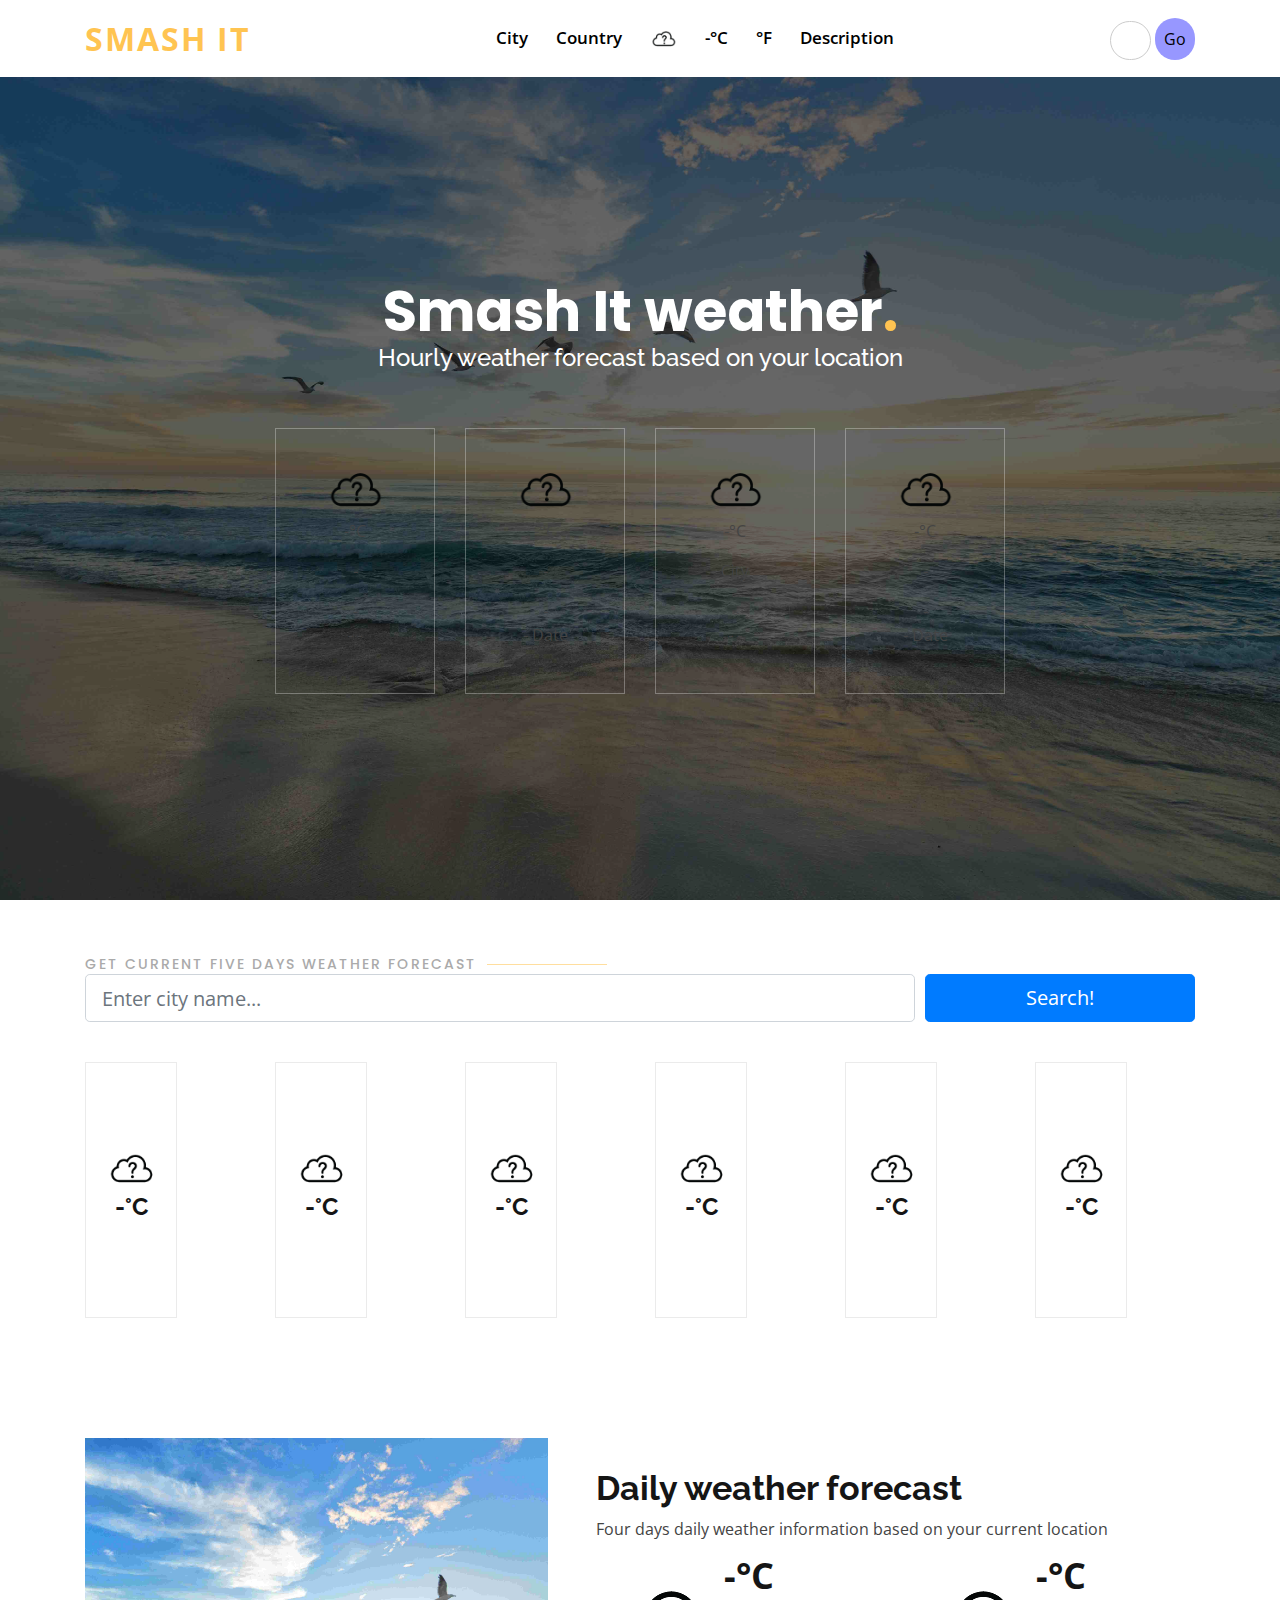
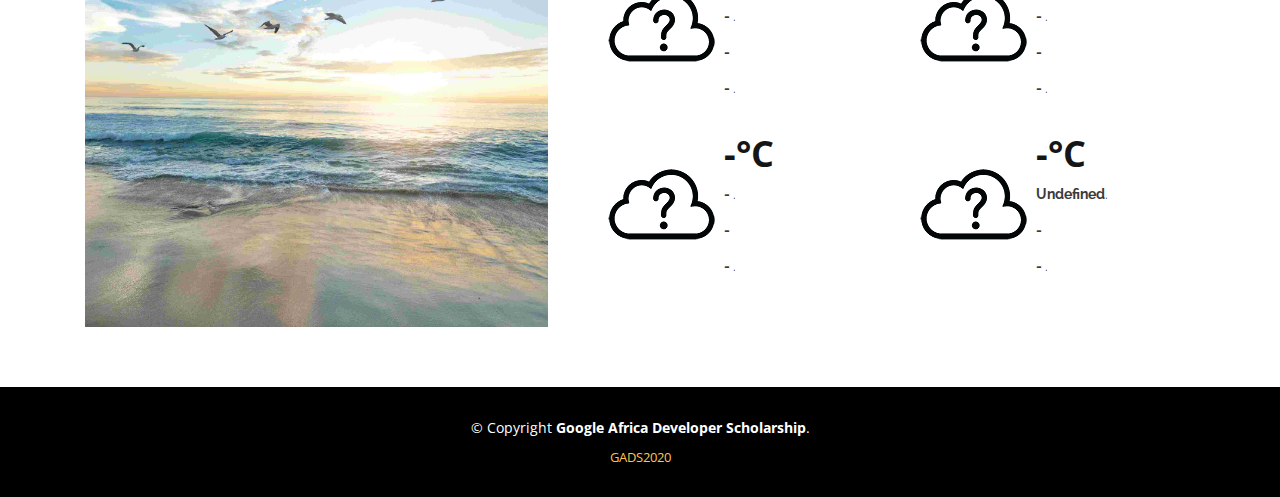
==== commit daa6510b: "Some major changes" ====
--- a/index.html
+++ b/index.html
@@ -25,7 +25,6 @@
   <link href="assets/vendor/bootstrap/css/bootstrap.min.css" rel="stylesheet">
   <link href="assets/vendor/icofont/icofont.min.css" rel="stylesheet">
   <link href="assets/vendor/boxicons/css/boxicons.min.css" rel="stylesheet">
-  <link href="assets/vendor/owl.carousel/assets/owl.carousel.min.css" rel="stylesheet">
   <link href="assets/vendor/venobox/venobox.css" rel="stylesheet">
   <link href="assets/vendor/remixicon/remixicon.css" rel="stylesheet">
   <link href="assets/vendor/aos/aos.css" rel="stylesheet">
@@ -55,7 +54,7 @@
         </ul>
       </nav>
 
-      <div id="demo-2" class="searchContainer">
+      <div id="search-2" class="searchContainer">
 				<input class="inputValue" type="search" name="search" placeholder="Enter city...">
 				<input type="submit" name="Search city button" value="Go" class="searchButton">
       </div>
@@ -65,15 +64,16 @@
 
   <!-- ======= Hero Section ======= -->
   <section id="hero" class="d-flex align-items-center justify-content-center">
-    <div class="container" data-aos="fade-up">
-
-      <div class="row justify-content-center" data-aos="fade-up" data-aos-delay="150">
+    <div class="container">
+
+      <div class="row justify-content-center">
         <div class="col-xl-6 col-lg-8">
           <h1>Smash It weather<span>.</span></h1>
-        </div>
-      </div>
-
-      <div class="row mt-5 justify-content-center" data-aos="zoom-in" data-aos-delay="250">
+          <h4>Hourly weather forecast based on your location</h4>
+        </div>
+      </div>
+
+      <div class="row mt-5 justify-content-center">
         <div class="col-xl-2 col-md-4 col-6">
           <div class="icon-box">
             <i class="fiveIcon1"><img src="assets/img/icons/unknown.png" width="60px" alt="default unknown weather icon"></i>
@@ -115,22 +115,22 @@
   <main id="main">
     <!-- ======= Services Section ======= -->
     <section id="services" class="services">
-      <div class="container" data-aos="fade-up">
+      <div class="container">
 
         <div class="section-title">
-          <h2>Search by city name</h2>
+          <h2>Get current five days weather forecast</h2>
           <div class="form-row">
             <div class="col-12 col-md-9 mb-2 mb-md-0">
-              <input type="email" id="searchInput" class="form-control form-control-lg" placeholder="Enter city name...">
+              <input type="email" id="searchInput" alt="Search box" name="Search loaction by city name" class="form-control form-control-lg" placeholder="Enter city name...">
             </div>
             <div class="col-12 col-md-3">
-              <button type="submit" id="dailySearch" class="btn btn-block btn-lg btn-primary">Search!</button>
+              <button type="submit" id="dailySearch" name="submit button" class="btn btn-block btn-lg btn-primary">Search!</button>
             </div>
           </div>
         </div>
 
         <div class="row">
-          <div class="col-xl-2 col-md-4 col-6 d-flex align-items-stretch" data-aos="zoom-in" data-aos-delay="100">
+          <div class="col-xl-2 col-md-4 col-6 d-flex align-items-stretch">
             <div class="icon-box">
               <div><i class="searchIcon1"><img src="assets/img/icons/unknown.png" width="50px" alt="default unknown weather icon"></i></div>
               <h4><a class="temp-cel1"> -°C </a></h4>
@@ -141,7 +141,7 @@
             </div>
           </div>
 
-          <div class="col-xl-2 col-md-4 col-6 d-flex align-items-stretch" data-aos="zoom-in" data-aos-delay="100">
+          <div class="col-xl-2 col-md-4 col-6 d-flex align-items-stretch">
             <div class="icon-box">
               <div><i class="searchIcon2"><img src="assets/img/icons/unknown.png" width="50px" alt="default unknown weather icon"></i></div>
               <h4><a class="temp-cel2"> -°C </a></h4>
@@ -152,7 +152,7 @@
             </div>
           </div>
 
-          <div class="col-xl-2 col-md-4 col-6 d-flex align-items-stretch" data-aos="zoom-in" data-aos-delay="100">
+          <div class="col-xl-2 col-md-4 col-6 d-flex align-items-stretch">
             <div class="icon-box">
               <div><i class="searchIcon3"><img src="assets/img/icons/unknown.png" width="50px" alt="default unknown weather icon"></i></div>
               <h4><a class="temp-cel3"> -°C </a></h4>
@@ -163,7 +163,7 @@
             </div>
           </div>
 
-          <div class="col-xl-2 col-md-4 col-6 d-flex align-items-stretch" data-aos="zoom-in" data-aos-delay="100">
+          <div class="col-xl-2 col-md-4 col-6 d-flex align-items-stretch">
             <div class="icon-box">
               <div><i class="searchIcon4"><img src="assets/img/icons/unknown.png" width="50px" alt="default unknown weather icon"></i></div>
               <h4><a class="temp-cel4"> -°C </a></h4>
@@ -174,7 +174,7 @@
             </div>
           </div>
 
-          <div class="col-xl-2 col-md-4 col-6 d-flex align-items-stretch" data-aos="zoom-in" data-aos-delay="100">
+          <div class="col-xl-2 col-md-4 col-6 d-flex align-items-stretch">
             <div class="icon-box">
               <div><i class="searchIcon5"><img src="assets/img/icons/unknown.png" width="50px" alt="default unknown weather icon"></i></div>
               <h4><a class="temp-cel5"> -°C </a></h4>
@@ -185,7 +185,7 @@
             </div>
           </div>
 
-          <div class="col-xl-2 col-md-4 col-6 d-flex align-items-stretch" data-aos="zoom-in" data-aos-delay="100">
+          <div class="col-xl-2 col-md-4 col-6 d-flex align-items-stretch">
             <div class="icon-box">
               <div><i class="searchIcon6"><img src="assets/img/icons/unknown.png" width="50px" alt="default unknown weather icon"></i></div>
               <h4><a class="temp-cel6"> -°C </a></h4>
@@ -197,17 +197,18 @@
           </div>
       </div>
     </section><!-- End Services Section -->
+
     <!-- ======= Counts Section ======= -->
     <section id="counts" class="counts">
-      <div class="container" data-aos="fade-up">
+      <div class="container">
 
         <div class="row no-gutters">
-          <div class="image col-xl-5 d-flex align-items-stretch justify-content-center justify-content-lg-start" data-aos="fade-right" data-aos-delay="100"></div>
-          <div class="col-xl-7 pl-0 pl-lg-5 pr-lg-1 d-flex align-items-stretch" data-aos="fade-left" data-aos-delay="100">
+          <div class="image col-xl-5 d-flex align-items-stretch justify-content-center justify-content-lg-start"></div>
+          <div class="col-xl-7 pl-0 pl-lg-5 pr-lg-1 d-flex align-items-stretch">
             <div class="content d-flex flex-column justify-content-center">
               <h3>Daily weather forecast</h3>
               <p>
-                Get all daily weather information right at your fingertips
+                Four days daily weather information based on your current location
               </p>
               <div class="row">
                 <div class="col-md-6 d-md-flex align-items-md-stretch">
@@ -272,19 +273,9 @@
   <a href="#" class="back-to-top"><i class="ri-arrow-up-line"></i></a>
   <div id="preloader"></div>
 
-  <!-- Vendor JS Files -->
-  <script src="assets/vendor/jquery/jquery.min.js"></script>
-  <script src="assets/vendor/bootstrap/js/bootstrap.bundle.min.js"></script>
-  <script src="assets/vendor/jquery.easing/jquery.easing.min.js"></script>
-  <script src="assets/vendor/php-email-form/validate.js"></script>
-  <script src="assets/vendor/owl.carousel/owl.carousel.min.js"></script>
-  <script src="assets/vendor/isotope-layout/isotope.pkgd.min.js"></script>
-  <script src="assets/vendor/venobox/venobox.min.js"></script>
-  <script src="assets/vendor/waypoints/jquery.waypoints.min.js"></script>
-  <script src="assets/vendor/counterup/counterup.min.js"></script>
-  <script src="assets/vendor/aos/aos.js"></script>
+  
   <!-- Main JS File -->
-  <script src="assets/js/main.js"></script>
+
   <script src="assets/js/app.js"></script>
 </body>
 
--- a/assets/css/style.css
+++ b/assets/css/style.css
@@ -49,61 +49,6 @@
   color: #ffc451;
 }
 
-/*--------------------------------------------------------------
-# Preloader
---------------------------------------------------------------*/
-#preloader {
-  position: fixed;
-  top: 0;
-  left: 0;
-  right: 0;
-  bottom: 0;
-  z-index: 9999;
-  overflow: hidden;
-  background: #ffffff;
-}
-
-#preloader:before {
-  content: "";
-  position: fixed;
-  top: calc(50% - 0px);
-  left: calc(50% - 30px);
-  border: 6px solid #ffc451;
-  border-top-color: #4607f5;
-  border-bottom-color: #ee0505;
-  border-radius: 50%;
-  width: 60px;
-  height: 60px;
-  -webkit-animation: animate-preloader 1s linear infinite;
-  animation: animate-preloader 1s linear infinite;
-}
-
-@-webkit-keyframes animate-preloader {
-  0% {
-    transform: rotate(0deg);
-  }
-  100% {
-    transform: rotate(360deg);
-  }
-}
-
-@keyframes animate-preloader {
-  0% {
-    transform: rotate(0deg);
-  }
-  100% {
-    transform: rotate(360deg);
-  }
-}
-
-/*--------------------------------------------------------------
-# Disable aos animation delay on mobile devices
---------------------------------------------------------------*/
-@media screen and (max-width: 768px) {
-  [data-aos-delay] {
-    transition-delay: 0 !important;
-  }
-}
 
 /*--------------------------------------------------------------
 # Header
@@ -524,36 +469,6 @@
   color: #151515;
 }
 
-/*--------------------------------------------------------------
-# About
---------------------------------------------------------------*/
-.about .content h3 {
-  font-weight: 700;
-  font-size: 28px;
-  font-family: "Poppins", sans-serif;
-}
-
-.about .content ul {
-  list-style: none;
-  padding: 0;
-}
-
-.about .content ul li {
-  padding: 0 0 8px 26px;
-  position: relative;
-}
-
-.about .content ul i {
-  position: absolute;
-  font-size: 20px;
-  left: 0;
-  top: -3px;
-  color: #ffc451;
-}
-
-.about .content p:last-child {
-  margin-bottom: 0;
-}
 
 /*--------------------------------------------------------------
 # Clients
@@ -601,41 +516,6 @@
   background-color: #ffc451 !important;
 }
 
-/*--------------------------------------------------------------
-# Features
---------------------------------------------------------------*/
-.features {
-  padding-top: 20px;
-}
-
-.features .icon-box {
-  padding-left: 15px;
-}
-
-.features .icon-box h4 {
-  font-size: 20px;
-  font-weight: 700;
-  margin: 5px 0 10px 60px;
-}
-
-.features .icon-box i {
-  font-size: 48px;
-  float: left;
-  color: #ffc451;
-}
-
-.features .icon-box p {
-  font-size: 15px;
-  color: #848484;
-  margin-left: 60px;
-}
-
-.features .image {
-  background-position: center center;
-  background-repeat: no-repeat;
-  background-size: cover;
-  min-height: 400px;
-}
 
 /*--------------------------------------------------------------
 # Services
@@ -694,166 +574,6 @@
   transform: translateY(-10px);
 }
 
-/*--------------------------------------------------------------
-# Cta
---------------------------------------------------------------*/
-.cta {
-  background: linear-gradient(rgba(2, 2, 2, 0.5), rgba(0, 0, 0, 0.5)), url("../img/cta-bg.jpg") fixed center center;
-  background-size: cover;
-  padding: 60px 0;
-}
-
-.cta h3 {
-  color: #fff;
-  font-size: 28px;
-  font-weight: 700;
-}
-
-.cta p {
-  color: #fff;
-}
-
-.cta .cta-btn {
-  font-family: "Raleway", sans-serif;
-  font-weight: 600;
-  font-size: 16px;
-  letter-spacing: 1px;
-  display: inline-block;
-  padding: 8px 28px;
-  border-radius: 4px;
-  transition: 0.5s;
-  margin-top: 10px;
-  border: 2px solid #fff;
-  color: #fff;
-}
-
-.cta .cta-btn:hover {
-  background: #ffc451;
-  border-color: #ffc451;
-  color: #151515;
-}
-
-/*--------------------------------------------------------------
-# Portfolio
---------------------------------------------------------------*/
-.portfolio .portfolio-item {
-  margin-bottom: 30px;
-}
-
-.portfolio #portfolio-flters {
-  padding: 0;
-  margin: 0 auto 20px auto;
-  list-style: none;
-  text-align: center;
-}
-
-.portfolio #portfolio-flters li {
-  cursor: pointer;
-  display: inline-block;
-  padding: 8px 15px 10px 15px;
-  font-size: 14px;
-  font-weight: 600;
-  line-height: 1;
-  text-transform: uppercase;
-  color: #444444;
-  margin-bottom: 5px;
-  transition: all 0.3s ease-in-out;
-  border-radius: 3px;
-}
-
-.portfolio #portfolio-flters li:hover, .portfolio #portfolio-flters li.filter-active {
-  color: #151515;
-  background: #ffc451;
-}
-
-.portfolio #portfolio-flters li:last-child {
-  margin-right: 0;
-}
-
-.portfolio .portfolio-wrap {
-  transition: 0.3s;
-  position: relative;
-  overflow: hidden;
-  z-index: 1;
-  background: rgba(21, 21, 21, 0.6);
-}
-
-.portfolio .portfolio-wrap::before {
-  content: "";
-  background: rgba(21, 21, 21, 0.6);
-  position: absolute;
-  left: 0;
-  right: 0;
-  top: 0;
-  bottom: 0;
-  transition: all ease-in-out 0.3s;
-  z-index: 2;
-  opacity: 0;
-}
-
-.portfolio .portfolio-wrap img {
-  transition: all ease-in-out 0.3s;
-}
-
-.portfolio .portfolio-wrap .portfolio-info {
-  opacity: 0;
-  position: absolute;
-  top: 0;
-  left: 0;
-  right: 0;
-  bottom: 0;
-  z-index: 3;
-  transition: all ease-in-out 0.3s;
-  display: flex;
-  flex-direction: column;
-  justify-content: flex-end;
-  align-items: flex-start;
-  padding: 20px;
-}
-
-.portfolio .portfolio-wrap .portfolio-info h4 {
-  font-size: 20px;
-  color: #fff;
-  font-weight: 600;
-}
-
-.portfolio .portfolio-wrap .portfolio-info p {
-  color: rgba(255, 255, 255, 0.7);
-  font-size: 14px;
-  text-transform: uppercase;
-  padding: 0;
-  margin: 0;
-  font-style: italic;
-}
-
-.portfolio .portfolio-wrap .portfolio-links {
-  text-align: center;
-  z-index: 4;
-}
-
-.portfolio .portfolio-wrap .portfolio-links a {
-  color: #fff;
-  margin: 0 5px 0 0;
-  font-size: 28px;
-  display: inline-block;
-  transition: 0.3s;
-}
-
-.portfolio .portfolio-wrap .portfolio-links a:hover {
-  color: #ffc451;
-}
-
-.portfolio .portfolio-wrap:hover::before {
-  opacity: 1;
-}
-
-.portfolio .portfolio-wrap:hover img {
-  transform: scale(1.2);
-}
-
-.portfolio .portfolio-wrap:hover .portfolio-info {
-  opacity: 1;
-}
 
 /*--------------------------------------------------------------
 # Counts
@@ -937,344 +657,6 @@
 }
 
 /*--------------------------------------------------------------
-# Testimonials
---------------------------------------------------------------*/
-.testimonials {
-  padding: 80px 0;
-  background: url("../img/testimonials-bg.jpg") no-repeat;
-  background-position: center center;
-  background-size: cover;
-  position: relative;
-}
-
-.testimonials::before {
-  content: "";
-  position: absolute;
-  left: 0;
-  right: 0;
-  top: 0;
-  bottom: 0;
-  background: rgba(0, 0, 0, 0.7);
-}
-
-.testimonials .section-header {
-  margin-bottom: 40px;
-}
-
-.testimonials .testimonial-item {
-  text-align: center;
-  color: #fff;
-}
-
-.testimonials .testimonial-item .testimonial-img {
-  width: 100px;
-  border-radius: 50%;
-  border: 6px solid rgba(255, 255, 255, 0.15);
-  margin: 0 auto;
-}
-
-.testimonials .testimonial-item h3 {
-  font-size: 20px;
-  font-weight: bold;
-  margin: 10px 0 5px 0;
-  color: #fff;
-}
-
-.testimonials .testimonial-item h4 {
-  font-size: 14px;
-  color: #ddd;
-  margin: 0 0 15px 0;
-}
-
-.testimonials .testimonial-item .quote-icon-left, .testimonials .testimonial-item .quote-icon-right {
-  color: rgba(255, 255, 255, 0.6);
-  font-size: 26px;
-}
-
-.testimonials .testimonial-item .quote-icon-left {
-  display: inline-block;
-  left: -5px;
-  position: relative;
-}
-
-.testimonials .testimonial-item .quote-icon-right {
-  display: inline-block;
-  right: -5px;
-  position: relative;
-  top: 10px;
-}
-
-.testimonials .testimonial-item p {
-  font-style: italic;
-  margin: 0 auto 15px auto;
-  color: #eee;
-}
-
-.testimonials .owl-nav, .testimonials .owl-dots {
-  margin-top: 5px;
-  text-align: center;
-}
-
-.testimonials .owl-dot {
-  display: inline-block;
-  margin: 0 5px;
-  width: 12px;
-  height: 12px;
-  border-radius: 50%;
-  background-color: rgba(255, 255, 255, 0.4) !important;
-}
-
-.testimonials .owl-dot.active {
-  background-color: #ffc451 !important;
-}
-
-@media (min-width: 1024px) {
-  .testimonials {
-    background-attachment: fixed;
-  }
-}
-
-@media (min-width: 992px) {
-  .testimonials .testimonial-item p {
-    width: 80%;
-  }
-}
-
-/*--------------------------------------------------------------
-# Team
---------------------------------------------------------------*/
-.team {
-  background: #fff;
-  padding: 60px 0;
-}
-
-.team .member {
-  margin-bottom: 20px;
-  overflow: hidden;
-  border-radius: 5px;
-  background: #fff;
-  box-shadow: 0px 2px 15px rgba(0, 0, 0, 0.1);
-}
-
-.team .member .member-img {
-  position: relative;
-  overflow: hidden;
-}
-
-.team .member .social {
-  position: absolute;
-  left: 0;
-  bottom: 30px;
-  right: 0;
-  opacity: 0;
-  transition: ease-in-out 0.3s;
-  text-align: center;
-}
-
-.team .member .social a {
-  transition: color 0.3s;
-  color: #151515;
-  margin: 0 3px;
-  padding-top: 7px;
-  border-radius: 4px;
-  width: 36px;
-  height: 36px;
-  background: rgba(255, 255, 255, 0.8);
-  display: inline-block;
-  transition: ease-in-out 0.3s;
-  color: #ffc451;
-}
-
-.team .member .social a:hover {
-  color: #fff;
-  background: #ffc451;
-}
-
-.team .member .social i {
-  font-size: 18px;
-}
-
-.team .member .member-info {
-  padding: 25px 15px;
-}
-
-.team .member .member-info h4 {
-  font-weight: 700;
-  margin-bottom: 5px;
-  font-size: 18px;
-  color: #151515;
-}
-
-.team .member .member-info span {
-  display: block;
-  font-size: 13px;
-  font-weight: 400;
-  color: #aaaaaa;
-}
-
-.team .member .member-info p {
-  font-style: italic;
-  font-size: 14px;
-  line-height: 26px;
-  color: #777777;
-}
-
-.team .member:hover .social {
-  opacity: 1;
-  bottom: 15px;
-}
-
-/*--------------------------------------------------------------
-# Contact
---------------------------------------------------------------*/
-.contact .info {
-  width: 100%;
-  background: #fff;
-}
-
-.contact .info i {
-  font-size: 20px;
-  background: #ffc451;
-  color: #151515;
-  float: left;
-  width: 44px;
-  height: 44px;
-  display: flex;
-  justify-content: center;
-  align-items: center;
-  border-radius: 4px;
-  transition: all 0.3s ease-in-out;
-}
-
-.contact .info h4 {
-  padding: 0 0 0 60px;
-  font-size: 22px;
-  font-weight: 600;
-  margin-bottom: 5px;
-  color: #151515;
-}
-
-.contact .info p {
-  padding: 0 0 0 60px;
-  margin-bottom: 0;
-  font-size: 14px;
-  color: #484848;
-}
-
-.contact .info .email, .contact .info .phone {
-  margin-top: 40px;
-}
-
-.contact .php-email-form {
-  width: 100%;
-  background: #fff;
-}
-
-.contact .php-email-form .form-group {
-  padding-bottom: 8px;
-}
-
-.contact .php-email-form .validate {
-  display: none;
-  color: red;
-  margin: 0 0 15px 0;
-  font-weight: 400;
-  font-size: 13px;
-}
-
-.contact .php-email-form .error-message {
-  display: none;
-  color: #fff;
-  background: #ed3c0d;
-  text-align: left;
-  padding: 15px;
-  font-weight: 600;
-}
-
-.contact .php-email-form .error-message br + br {
-  margin-top: 25px;
-}
-
-.contact .php-email-form .sent-message {
-  display: none;
-  color: #fff;
-  background: #18d26e;
-  text-align: center;
-  padding: 15px;
-  font-weight: 600;
-}
-
-.contact .php-email-form .loading {
-  display: none;
-  background: #fff;
-  text-align: center;
-  padding: 15px;
-}
-
-.contact .php-email-form .loading:before {
-  content: "";
-  display: inline-block;
-  border-radius: 50%;
-  width: 24px;
-  height: 24px;
-  margin: 0 10px -6px 0;
-  border: 3px solid #18d26e;
-  border-top-color: #eee;
-  -webkit-animation: animate-loading 1s linear infinite;
-  animation: animate-loading 1s linear infinite;
-}
-
-.contact .php-email-form input, .contact .php-email-form textarea {
-  border-radius: 0;
-  box-shadow: none;
-  font-size: 14px;
-  border-radius: 4px;
-}
-
-.contact .php-email-form input:focus, .contact .php-email-form textarea:focus {
-  border-color: #ffc451;
-}
-
-.contact .php-email-form input {
-  height: 44px;
-}
-
-.contact .php-email-form textarea {
-  padding: 10px 12px;
-}
-
-.contact .php-email-form button[type="submit"] {
-  background: #ffc451;
-  border: 0;
-  padding: 10px 24px;
-  color: #151515;
-  transition: 0.4s;
-  border-radius: 4px;
-}
-
-.contact .php-email-form button[type="submit"]:hover {
-  background: #ffcd6b;
-}
-
-@-webkit-keyframes animate-loading {
-  0% {
-    transform: rotate(0deg);
-  }
-  100% {
-    transform: rotate(360deg);
-  }
-}
-
-@keyframes animate-loading {
-  0% {
-    transform: rotate(0deg);
-  }
-  100% {
-    transform: rotate(360deg);
-  }
-}
-
-/*--------------------------------------------------------------
 # Breadcrumbs
 --------------------------------------------------------------*/
 .breadcrumbs {
@@ -1320,93 +702,6 @@
   }
   .breadcrumbs ol li {
     display: inline-block;
-  }
-}
-
-/*--------------------------------------------------------------
-# Portfolio Details
---------------------------------------------------------------*/
-.portfolio-details {
-  padding-top: 40px;
-}
-
-.portfolio-details .portfolio-details-container {
-  position: relative;
-}
-
-.portfolio-details .portfolio-details-carousel {
-  position: relative;
-  z-index: 1;
-}
-
-.portfolio-details .portfolio-details-carousel .owl-nav, .portfolio-details .portfolio-details-carousel .owl-dots {
-  margin-top: 5px;
-  text-align: left;
-}
-
-.portfolio-details .portfolio-details-carousel .owl-dot {
-  display: inline-block;
-  margin: 0 10px 0 0;
-  width: 12px;
-  height: 12px;
-  border-radius: 50%;
-  background-color: #ddd !important;
-}
-
-.portfolio-details .portfolio-details-carousel .owl-dot.active {
-  background-color: #ffc451 !important;
-}
-
-.portfolio-details .portfolio-info {
-  padding: 30px;
-  position: absolute;
-  right: 0;
-  bottom: -70px;
-  background: #fff;
-  box-shadow: 0px 2px 15px rgba(0, 0, 0, 0.1);
-  z-index: 2;
-}
-
-.portfolio-details .portfolio-info h3 {
-  font-size: 22px;
-  font-weight: 700;
-  margin-bottom: 20px;
-  padding-bottom: 20px;
-  border-bottom: 1px solid #eee;
-}
-
-.portfolio-details .portfolio-info ul {
-  list-style: none;
-  padding: 0;
-  font-size: 15px;
-}
-
-.portfolio-details .portfolio-info ul li + li {
-  margin-top: 10px;
-}
-
-.portfolio-details .portfolio-description {
-  padding-top: 50px;
-}
-
-.portfolio-details .portfolio-description h2 {
-  width: 50%;
-  font-size: 26px;
-  font-weight: 700;
-  margin-bottom: 20px;
-}
-
-.portfolio-details .portfolio-description p {
-  padding: 0 0 0 0;
-}
-
-@media (max-width: 992px) {
-  .portfolio-details .portfolio-description h2 {
-    width: 100%;
-  }
-  .portfolio-details .portfolio-info {
-    position: static;
-    margin-top: 30px;
   }
 }
 
--- a/assets/css/main.css
+++ b/assets/css/main.css
@@ -1,24 +1,24 @@
 /* Demo 2 */
-#demo-2 input[type=search] {
+#search-2 input[type=search] {
 	width: 25px;
 	padding-left: 10px;
 	color: transparent;
 	cursor: pointer;
 }
-#demo-2 input[type=search]:hover {
+#search-2 input[type=search]:hover {
 	background-color: #fff;
 }
-#demo-2 input[type=search]:focus {
+#search-2 input[type=search]:focus {
 	width: 100px;
 	padding-left: 30px;
 	color: #000;
 	background-color: #fff;
 	cursor: auto;
 }
-#demo-2 input:-moz-placeholder {
+#search-2 input:-moz-placeholder {
 	color: black;
 }
-#demo-2 input::-webkit-input-placeholder {
+#search-2 input::-webkit-input-placeholder {
 	color: transparent;
 }
 	input {
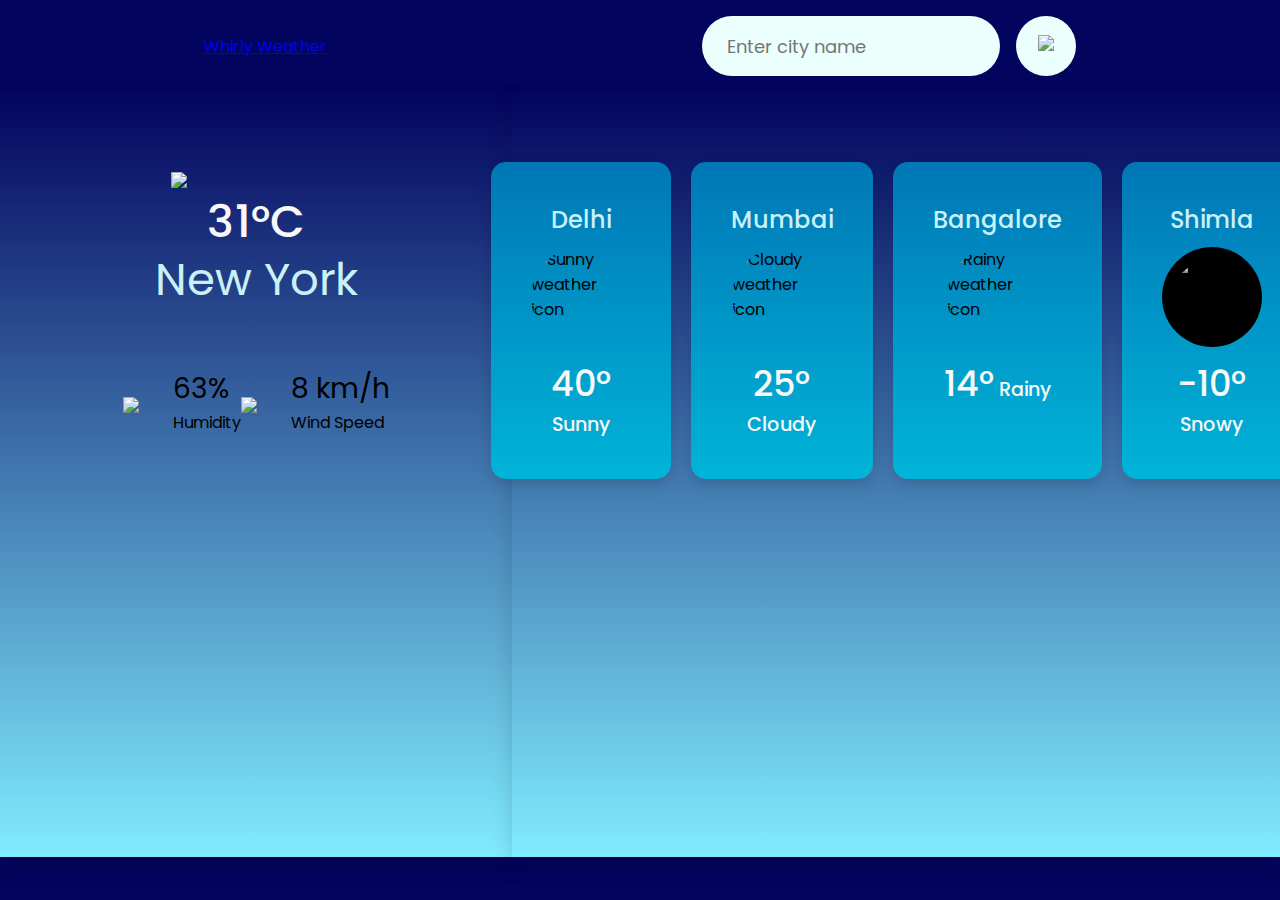
==== commit 963a0559: "Remodified the UI" ====
--- a/index.html
+++ b/index.html
@@ -2,281 +2,117 @@
 <html lang="en">
 
 <head>
-  <meta charset="utf-8">
-  <meta content="width=device-width, initial-scale=1.0" name="viewport">
-
-  <title>Smash it Weather App</title>
-  <meta content="" name="descriptison">
-  <meta content="" name="keywords">
-
-  <!-- Favicons -->
-  <link rel="apple-touch-icon" sizes="180x180" href="/apple-touch-icon.png">
-  <link rel="icon" type="image/png" sizes="32x32" href="/favicon-32x32.png">
-  <link rel="icon" type="image/png" sizes="16x16" href="/favicon-16x16.png">
-  <link rel="manifest" href="/site.webmanifest">
-  <link rel="mask-icon" href="/safari-pinned-tab.svg" color="#270e59">
-  <meta name="msapplication-TileColor" content="#9f00a7">
-  <meta name="theme-color" content="#ffffff">
-
+  <meta charset="utf-8" />
+  <meta content="width=device-width, initial-scale=1.0" name="viewport" />
+  <title>Whirly Weather</title>
+  <meta content="" name="description" />
+  <meta content="" name="keywords" />
   <!-- Google Fonts -->
-  <link href="https://fonts.googleapis.com/css?family=Open+Sans:300,300i,400,400i,600,600i,700,700i|Raleway:300,300i,400,400i,500,500i,600,600i,700,700i|Poppins:300,300i,400,400i,500,500i,600,600i,700,700i" rel="stylesheet">
-
-  <!-- Vendor CSS Files -->
-  <link href="assets/vendor/bootstrap/css/bootstrap.min.css" rel="stylesheet">
-  <link href="assets/vendor/icofont/icofont.min.css" rel="stylesheet">
-  <link href="assets/vendor/boxicons/css/boxicons.min.css" rel="stylesheet">
-  <link href="assets/vendor/venobox/venobox.css" rel="stylesheet">
-  <link href="assets/vendor/remixicon/remixicon.css" rel="stylesheet">
-  <link href="assets/vendor/aos/aos.css" rel="stylesheet">
+  <link
+    href="https://fonts.googleapis.com/css?family=Open+Sans:300,300i,400,400i,600,600i,700,700i|Raleway:300,300i,400,400i,500,500i,600,600i,700,700i|Poppins:300,300i,400,400i,500,500i,600,600i,700,700i"
+    rel="stylesheet" />
 
   <!-- Main CSS File -->
-  <link href="assets/css/style.css" rel="stylesheet">
-  <link href="assets/css/main.css" rel="stylesheet">
-
+  <link href="assets/css/style.css" rel="stylesheet" />
 </head>
 
 <body>
-
   <!-- ======= Header ======= -->
-  <header id="header" class="fixed-top ">
-    <div class="container d-flex align-items-center justify-content-between">
-
-        <a href="index.html" class="logo">Smash It</a>
-
-      <nav class="nav-menu d-none d-lg-block">
-        <ul>
-          <li><a class="city">City</a></li>
-          <li><a class="country">Country</a></li>
-          <li class="iconImages"><img src="assets/img/icons/unknown.png" width="27px" alt="default unknown weather icon"></li>
-          <li><a class="temp-front">-°C</a></li>
-          <li><a class="temp-back">°F</a></li>
-          <li><a class="desc">Description</a</li>
-        </ul>
-      </nav>
-
-      <div id="search-2" class="searchContainer">
-				<input class="inputValue" type="search" name="search" placeholder="Enter city...">
-				<input type="submit" name="Search city button" value="Go" class="searchButton">
+  <header id="header">
+    <nav>
+      <div>
+        <a href="index.html" class="logo">Whirly Weather</a>
       </div>
-
-    </div>
+      <div class="search">
+        <input class="search" type="text" placeholder="Enter city name" spellcheck="false" />
+        <button class="button"><img src="https://i.postimg.cc/WzJt1hwQ/search.png" /></button>
+      </div>
+    </nav>
   </header>
-
-  <!-- ======= Hero Section ======= -->
-  <section id="hero" class="d-flex align-items-center justify-content-center">
-    <div class="container">
-
-      <div class="row justify-content-center">
-        <div class="col-xl-6 col-lg-8">
-          <h1>Smash It weather<span>.</span></h1>
-          <h4>Hourly weather forecast based on your location</h4>
-        </div>
+  <!-- ======= Main ======= -->
+  <main class="main" style="display: flex;"
+    <div class="card">
+      <div class="error">
+        <p>Invalid city name</p>
       </div>
-
-      <div class="row mt-5 justify-content-center">
-        <div class="col-xl-2 col-md-4 col-6">
-          <div class="icon-box">
-            <i class="fiveIcon1"><img src="assets/img/icons/unknown.png" width="60px" alt="default unknown weather icon"></i>
-            <p class="fiveTemp1">-°C</a></p>
-            <p class="fiveCity1"> - </p>
-            <span class="fiveCountry1"> - </span>
-            <p class="fiveDesc1"> - <span><date class="fiveDate1"> - </date></span></p>
+      <div class="weather">
+        <img src="https://i.postimg.cc/ZnFndXXc/rain.png" class="weather-icon" />
+        <h1 class="temp">31°C</h1>
+        <h2 class="city">New York</h2>
+        <div class="details">
+          <div class="col">
+            <img src="https://i.postimg.cc/X7jdggxJ/humidity.png" />
+            <div>
+              <p class="humidity">63%</p>
+              <p>Humidity</p>
+            </div>
           </div>
-        </div>
-        <div class="col-xl-2 col-md-4 col-6">
-          <div class="icon-box">
-            <i class="fiveIcon2"><img src="assets/img/icons/unknown.png" width="60px" alt="default unknown weather icon"></i>
-            <p class="fiveTemp2"> -°C </a></p>
-            <p class="fiveCity2"> - </p>
-            <span class="fiveCountry2"> - </span>
-            <p class="fiveDesc2"> - <span><date class="fiveDate2"> Date</date></span></p>
-          </div>
-        </div><div class="col-xl-2 col-md-4 col-6">
-          <div class="icon-box">
-            <i class="fiveIcon3"><img src="assets/img/icons/unknown.png" width="60px" alt="default unknown weather icon"></i>
-            <p class="fiveTemp3"> -°C </a></p>
-            <p class="fiveCity3">City</p>
-            <span class="fiveCountry3"> - </span>
-            <p class="fiveDesc3"> - <span><date class="fiveDate3"> - </date></span></p>
-          </div>
-        </div><div class="col-xl-2 col-md-4 col-6">
-          <div class="icon-box">
-            <i class="fiveIcon4"><img src="assets/img/icons/unknown.png" width="60px" alt="default unknown weather icon"></i>
-            <p class="fiveTemp4"> -°C </a></p>
-            <p class="fiveCity4"> - </p>
-            <span class="fiveCountry4"> - </span>
-            <p class="fiveDesc4"> - <span><date class="fiveDate4"> Date</date></span></p>
-          </div>
-        </div>
-    </div>
-  </section><!-- End Hero -->
-
-
-  <main id="main">
-    <!-- ======= Services Section ======= -->
-    <section id="services" class="services">
-      <div class="container">
-
-        <div class="section-title">
-          <h2>Get current five days weather forecast</h2>
-          <div class="form-row">
-            <div class="col-12 col-md-9 mb-2 mb-md-0">
-              <input type="email" id="searchInput" alt="Search box" name="Search loaction by city name" class="form-control form-control-lg" placeholder="Enter city name...">
-            </div>
-            <div class="col-12 col-md-3">
-              <button type="submit" id="dailySearch" name="submit button" class="btn btn-block btn-lg btn-primary">Search!</button>
+          <div class="col">
+            <img src="https://i.postimg.cc/jjhQj3B7/wind.png" />
+            <div>
+              <p class="wind">8 km/h</p>
+              <p>Wind Speed</p>
             </div>
           </div>
         </div>
-
-        <div class="row">
-          <div class="col-xl-2 col-md-4 col-6 d-flex align-items-stretch">
-            <div class="icon-box">
-              <div><i class="searchIcon1"><img src="assets/img/icons/unknown.png" width="50px" alt="default unknown weather icon"></i></div>
-              <h4><a class="temp-cel1"> -°C </a></h4>
-              <p class="searchDesc1"> </p>
-              <p class="searchCity1"> </p>
-              <p class="searchCountry1"> </p>
-              <p class="searchDate1"> </p>
+      </div>
+    </div>
+    <!-- ======= Weather Cards =======  -->
+    <div class="container">
+      <div class="weather">
+        <h1 class="header"></h1>
+        <div class="cards">
+          <div class="card">
+            <div class="city">Delhi</div>
+            <div class="sunny">
+              <img src="https://cdn.jim-nielsen.com/ios/512/today-weather-2015-08-20.png?rf=1024"
+                alt="Sunny weather icon" />
+            </div>
+            <div class="temp">
+              <span class="deg">40&deg;</span>
+              <span>Sunny</span>
             </div>
           </div>
-
-          <div class="col-xl-2 col-md-4 col-6 d-flex align-items-stretch">
-            <div class="icon-box">
-              <div><i class="searchIcon2"><img src="assets/img/icons/unknown.png" width="50px" alt="default unknown weather icon"></i></div>
-              <h4><a class="temp-cel2"> -°C </a></h4>
-              <p class="searchDesc2"> </p>
-              <p class="searchCity2"> </p>
-              <p class="searchCountry2"> </p>
-              <p class="searchDate2"> </p>
+          <div class="card">
+            <div class="city">Mumbai</div>
+            <div class="cloudy">
+              <img src="https://cdn.jim-nielsen.com/ios/512/weather-2021-12-07.png?rf=1024" alt="Cloudy weather icon" />
+            </div>
+            <div class="temp">
+              <span class="deg">25&deg;</span>
+              <span>Cloudy</span>
             </div>
           </div>
-
-          <div class="col-xl-2 col-md-4 col-6 d-flex align-items-stretch">
-            <div class="icon-box">
-              <div><i class="searchIcon3"><img src="assets/img/icons/unknown.png" width="50px" alt="default unknown weather icon"></i></div>
-              <h4><a class="temp-cel3"> -°C </a></h4>
-              <p class="searchDesc3"> </p>
-              <p class="searchCity3"> </p>
-              <p class="searchCountry3"> </p>
-              <p class="searchDate3"> </p>
+  
+          <div class="card">
+            <div class="city">Bangalore</div>
+            <div class="rainy">
+              <img src="https://cdn.jim-nielsen.com/ios/512/weather-2019-02-07.png?rf=1024" alt="Rainy weather icon" />
+            </div>
+            <div class="temp">
+              <span class="deg">14&deg;</span>
+              <span>Rainy</span>
             </div>
           </div>
-
-          <div class="col-xl-2 col-md-4 col-6 d-flex align-items-stretch">
-            <div class="icon-box">
-              <div><i class="searchIcon4"><img src="assets/img/icons/unknown.png" width="50px" alt="default unknown weather icon"></i></div>
-              <h4><a class="temp-cel4"> -°C </a></h4>
-              <p class="searchDesc4"> </p>
-              <p class="searchCity4"> </p>
-              <p class="searchCountry4"> </p>
-              <p class="searchDate4"> </p>
+  
+          <div class="card">
+            <div class="city">Shimla</div>
+            <div class="snow">
+              <img
+                src="https://cdn3.iconfinder.com/data/icons/winter-flat-8/32/Winter_season_cold_snow_snowflake_Christmas_frost-512.png"
+                alt="Snowy weather icon" />
             </div>
-          </div>
-
-          <div class="col-xl-2 col-md-4 col-6 d-flex align-items-stretch">
-            <div class="icon-box">
-              <div><i class="searchIcon5"><img src="assets/img/icons/unknown.png" width="50px" alt="default unknown weather icon"></i></div>
-              <h4><a class="temp-cel5"> -°C </a></h4>
-              <p class="searchDesc5"> </p>
-              <p class="searchCity5"> </p>
-              <p class="searchCountry5"> </p>
-              <p class="searchDate5"> </p>
+            <div class="temp">
+              <span class="deg">-10&deg;</span>
+              <span>Snowy</span>
             </div>
-          </div>
-
-          <div class="col-xl-2 col-md-4 col-6 d-flex align-items-stretch">
-            <div class="icon-box">
-              <div><i class="searchIcon6"><img src="assets/img/icons/unknown.png" width="50px" alt="default unknown weather icon"></i></div>
-              <h4><a class="temp-cel6"> -°C </a></h4>
-              <p class="searchDesc6"> </p>
-              <p class="searchCity6"> </p>
-              <p class="searchCountry6"> </p>
-              <p class="searchDate6"> </p>
-            </div>
-          </div>
-      </div>
-    </section><!-- End Services Section -->
-
-    <!-- ======= Counts Section ======= -->
-    <section id="counts" class="counts">
-      <div class="container">
-
-        <div class="row no-gutters">
-          <div class="image col-xl-5 d-flex align-items-stretch justify-content-center justify-content-lg-start"></div>
-          <div class="col-xl-7 pl-0 pl-lg-5 pr-lg-1 d-flex align-items-stretch">
-            <div class="content d-flex flex-column justify-content-center">
-              <h3>Daily weather forecast</h3>
-              <p>
-                Four days daily weather information based on your current location
-              </p>
-              <div class="row">
-                <div class="col-md-6 d-md-flex align-items-md-stretch">
-                  <div class="count-box">
-                    <i class="dailyIcon1"><img src="assets/img/icons/unknown.png" alt="default unknown weather icon"></i>
-                    <span class="dailyTemperature1"> -°C </span>
-                    <p><strong class="dailyDescription1"> - </strong>.</p>
-                    <p><strong class="dailyCity1"> - </strong></p>
-                    <p><strong class="dailyDate1"> - </strong>.</p>
-                  </div>
-                </div>
-
-                <div class="col-md-6 d-md-flex align-items-md-stretch">
-                  <div class="count-box">
-                    <i class="dailyIcon2"><img src="assets/img/icons/unknown.png" alt="default unknown weather icon"></i>
-                    <span class="dailyTemperature2"> -°C </span>
-                    <p><strong class="dailyDescription2"> - </strong>.</p>
-                    <p><strong class="dailyCity2"> - </strong></p>
-                    <p><strong class="dailyDate2"> - </strong>.</p>
-                  </div>
-                </div>
-
-                <div class="col-md-6 d-md-flex align-items-md-stretch">
-                  <div class="count-box">
-                    <i class="dailyIcon3"><img src="assets/img/icons/unknown.png" alt="default unknown weather icon"></i>
-                    <span class="dailyTemperature3"> -°C </span>
-                    <p><strong class="dailyDescription3"> - </strong>.</p>
-                    <p><strong class="dailyCity3"> - </strong></p>
-                    <p><strong class="dailyDate3"> - </strong>.</p>
-                  </div>
-                </div>
-
-                <div class="col-md-6 d-md-flex align-items-md-stretch">
-                  <div class="count-box">
-                    <i class="dailyIcon4"><img src="assets/img/icons/unknown.png" alt="default unknown weather icon"></i>
-                    <span class="dailyTemperature4"> -°C </span>
-                    <p><strong class="dailyDescription4">Undefined</strong>.</p>
-                    <p><strong class="dailyCity4"> - </strong></p>
-                    <p><strong class="dailyDate4"> - </strong>.</p>
-                  </div>
-                </div>
-              </div>
-            </div><!-- End .content-->
           </div>
         </div>
       </div>
-    </section><!-- End Counts Section -->
-  </main><!-- End #main -->
-
-  <!-- ======= Footer ======= -->
-  <footer id="footer">
-    <div class="container">
-      <div class="copyright">
-        &copy; Copyright <strong><span>Google Africa Developer Scholarship</span></strong>.
-      </div>
-      <div class="credits">
-         <a href="#">GADS2020</a>
-      </div>
-    </div>
-  </footer><!-- End Footer -->
-
-  <a href="#" class="back-to-top"><i class="ri-arrow-up-line"></i></a>
-  <div id="preloader"></div>
-
-  
-  <!-- Main JS File -->
-
-  <script src="assets/js/app.js"></script>
+    </div>  
+  </main>
+  <!-- =======Search Weather Card ======= -->
+  <script src="src/app.js"></script>
 </body>
 
 </html>--- a/assets/css/style.css
+++ b/assets/css/style.css
@@ -1,859 +1,297 @@
-body {
-  font-family: "Open Sans", sans-serif;
-  color: #444444;
-}
-
-a {
-  color: #ffc451;
-}
-
-a:hover {
-  color: #ffd584;
-  text-decoration: none;
-}
-
-h1, h2, h3, h4, h5, h6 {
-  font-family: "Raleway", sans-serif;
-  color: #fff;
-}
-#hero .icon-box {
-  border-style: none;
-  border: none;
-}
-/*--------------------------------------------------------------
-# Back to top button
---------------------------------------------------------------*/
-.back-to-top {
-  position: fixed;
-  display: none;
-  right: 15px;
-  bottom: 15px;
-  z-index: 99999;
-}
-
-.back-to-top i {
-  display: flex;
-  align-items: center;
-  justify-content: center;
-  font-size: 24px;
-  width: 40px;
-  height: 40px;
-  border-radius: 4px;
-  background: #9219f5;
-  color: #151515;
-  transition: all 0.4s;
-}
-
-.back-to-top i:hover {
-  background: #09d6fa;
-  color: #ffc451;
-}
-
-
-/*--------------------------------------------------------------
-# Header
---------------------------------------------------------------*/
-#header {
-  transition: all 0.5s;
-  z-index: 997;
-  padding: 15px 0;
-}
-.fixed-top {
-  background-color: white;
-  color: black;
-}
-
-#header.header-scrolled, #header.header-inner-pages {
-  background: trab(255, 255, 255, 0.97);
-}
-
-#header .logo {
-  font-size: 32px;
+@import url('https://fonts.googleapis.com/css2?family=Poppins:ital,wght@0,100;0,200;0,300;0,400;0,500;0,600;0,700;0,800;0,900;1,100;1,200;1,300;1,400;1,500;1,600;1,700;1,800;1,900&display=swap');
+
+:root {
+  --primary-color: #00B4D8;
+  --secondary-color: #80ecff;
+  --background-color: #03045E;
+  --text-color: #CAF0F8;
+  --temp-color: #F8F8F8;
+  --header-color: #1f1e1e;
+  --card-bg-color: #0077B6;
+  --card-bg-gradient: linear-gradient(to top, #00B4D8 0%, #0077B6 100%);
+  --shadow-color: rgba(0, 0, 0, 0.15);
+}
+
+* {
   margin: 0;
   padding: 0;
-  line-height: 1;
-  font-weight: 700;
-  letter-spacing: 2px;
-  text-transform: uppercase;
-}
-
-#header .logo a {
-  color: #fff;
-}
-
-#header .logo a span {
-  color: #ffc451;
-}
-
-#header .logo img {
-  max-height: 40px;
-}
-
-#hero .icon-box {
-  border: none;
-  border-style: none;
-  padding: 10px 50px;
-  width: 100%;
-}
-
-#hero .icon-box:hover {
-  background-color: white;
-}
-
-/*--------------------------------------------------------------
-# Navigation Menu
---------------------------------------------------------------*/
-/* Desktop Navigation */
-.nav-menu ul {
-  margin: 0;
-  padding: 0;
-  list-style: none;
-}
-
-.nav-menu > ul {
-  display: flex;
-}
-
-.nav-menu > ul > li {
-  position: relative;
-  white-space: nowrap;
-  padding: 10px 0 10px 28px;
-}
-
-.nav-menu a {
-  display: block;
-  position: relative;
-  color: #000;
-  transition: 0.3s;
-  font-size: 17px;
-  font-family: "Open Sans", sans-serif;
+  box-sizing: border-box;
+  font-family: "Poppins", sans-serif;
+}
+
+ body {
+  /* height: 90vh;
+  background-image: linear-gradient(to right, var(--background-color), var(--secondary-color)); */
+  background-color: var(--background-color);
+}
+.weather { 
+  background-image: linear-gradient(to top, var(--secondary-color), var(--background-color));
+  padding: 50px;
+  width: 60vw;
+  height: 85vh;
+  /* border-radius: 20px; */
+  box-shadow: 0 10px 20px var(--shadow-color);
+  display: flex;
+  flex-direction: column;
+  align-items: center;
+}
+
+.header {
   font-weight: 600;
-}
-
-.nav-menu a:hover, .nav-menu .active > a, .nav-menu li:hover > a {
-  color: #ffc451;
-}
-
-.nav-menu .drop-down ul {
-  display: block;
-  position: absolute;
-  left: 14px;
-  top: calc(100% + 30px);
-  z-index: 99;
-  opacity: 0;
-  visibility: hidden;
-  padding: 0;
-  background: #fff;
-  box-shadow: 0px 0px 30px rgba(127, 137, 161, 0.25);
-  transition: 0.3s;
-}
-
-.nav-menu .drop-down:hover > ul {
-  opacity: 1;
-  top: 100%;
-  visibility: visible;
-}
-
-.nav-menu .drop-down li {
-  min-width: 180px;
-  position: relative;
-}
-
-.nav-menu .drop-down ul a {
-  padding: 10px 20px;
-  font-size: 14px;
+  font-size: 2rem;
+  margin-bottom: 20px;
+  text-align: center;
+  color: var(--header-color);
+}
+
+.cards {
+  display: flex;
+  gap: 20px;
+}
+
+.card {
+  background-image: var(--card-bg-gradient);
+  border-radius: 15px;
+  padding: 40px;
+  box-shadow: 0 5px 15px var(--shadow-color);
+  transition: transform 0.3s ease-in-out, box-shadow 0.3s ease-in-out;
+  display: flex;
+  flex-direction: column;
+  align-items: center;
+}
+
+/* .card:hover {
+  transform: translateY(-10px);
+  box-shadow: 0 15px 30px rgba(0, 0, 0, 0.2);
+} */
+
+.city {
+  font-size: 1.5rem;
   font-weight: 500;
-  text-transform: none;
-  color: #151515;
-}
-
-.nav-menu .drop-down ul a:hover, .nav-menu .drop-down ul .active > a, .nav-menu .drop-down ul li:hover > a {
-  color: #151515;
-  background: #ffc451;
-}
-
-.nav-menu .drop-down > a:after {
-  content: "\ea99";
-  font-family: IcoFont;
-  padding-left: 5px;
-}
-
-.nav-menu .drop-down .drop-down ul {
-  top: 0;
-  left: calc(100% - 30px);
-}
-
-.nav-menu .drop-down .drop-down:hover > ul {
-  opacity: 1;
-  top: 0;
-  left: 100%;
-}
-
-.nav-menu .drop-down .drop-down > a {
-  padding-right: 35px;
-}
-
-.nav-menu .drop-down .drop-down > a:after {
-  content: "\eaa0";
-  font-family: IcoFont;
-  position: absolute;
-  right: 15px;
-}
-
-@media (max-width: 1366px) {
-  .nav-menu .drop-down .drop-down ul {
-    left: -90%;
-  }
-  .nav-menu .drop-down .drop-down:hover > ul {
-    left: -100%;
-  }
-  .nav-menu .drop-down .drop-down > a:after {
-    content: "\ea9d";
-  }
-}
-
-/* Get Startet Button */
-.get-started-btn {
-  color: #fff;
-  border-radius: 4px;
-  padding: 7px 25px 8px 25px;
-  white-space: nowrap;
-  transition: 0.3s;
-  font-size: 14px;
-  display: inline-block;
-  border: 2px solid #ffc451;
-}
-
-.get-started-btn:hover {
-  background: #ffbb38;
-  color: #343a40;
-}
-
-@media (max-width: 768px) {
-  .get-started-btn {
-    margin: 0 48px 0 0;
-    padding: 7px 20px 8px 20px;
-  }
-}
-
-.mobile-nav {
-  position: fixed;
-  top: 55px;
-  right: 15px;
-  bottom: 15px;
-  left: 15px;
-  z-index: 9999;
-  overflow-y: auto;
-  background: #fff;
-  transition: ease-in-out 0.2s;
-  opacity: 0;
-  visibility: hidden;
-  border-radius: 10px;
-  padding: 10px 0;
-}
-
-.mobile-nav * {
-  margin: 0;
-  padding: 0;
-  list-style: none;
-}
-
-.mobile-nav a {
-  display: block;
-  position: relative;
-  color: #151515;
-  padding: 10px 20px;
+  margin-bottom: 10px;
+  color: var(--text-color);
+}
+
+.sunny,
+.cloudy,
+.rainy,
+.snow {
+  display: flex;
+  justify-content: center;
+  align-items: center;
+  margin-bottom: 10px;
+}
+
+.sunny img,
+.cloudy img,
+.rainy img,
+.snow img {
+  height: 100px;
+  width: 100px;
+  border-radius: 50%;
+}
+
+.snow img {
+  background-color: black;
+  padding: 10px;
+}
+
+.temp {
+  font-size: 1.2rem;
   font-weight: 500;
-  outline: none;
-}
-
-.mobile-nav a:hover, .mobile-nav .active > a, .mobile-nav li:hover > a {
-  color: #151515;
-  text-decoration: none;
-  background: #ffc451;
-}
-
-.mobile-nav .drop-down > a:after {
-  content: "\ea99";
-  font-family: IcoFont;
-  padding-left: 10px;
-  position: absolute;
-  right: 15px;
-}
-
-.mobile-nav .active.drop-down > a:after {
-  content: "\eaa1";
-}
-
-.mobile-nav .drop-down > a {
-  padding-right: 35px;
-}
-
-.mobile-nav .drop-down ul {
-  display: none;
-  overflow: hidden;
-}
-
-.mobile-nav .drop-down li {
-  padding-left: 20px;
-}
-
-.mobile-nav-overly {
-  width: 100%;
-  height: 100%;
-  z-index: 9997;
-  top: 0;
-  left: 0;
-  position: fixed;
-  background: rgba(0, 0, 0, 0.6);
-  overflow: hidden;
-  display: none;
-  transition: ease-in-out 0.2s;
-}
-
-.mobile-nav-active {
-  overflow: hidden;
-}
-
-.mobile-nav-active .mobile-nav {
-  opacity: 1;
-  visibility: visible;
-}
-
-.mobile-nav-active .mobile-nav-toggle i {
-  color: #fff;
-}
-
-/*--------------------------------------------------------------
-# Hero Section
---------------------------------------------------------------*/
-#hero {
-  width: 100%;
-  height: 100vh;
-  background: url("../img/hero-bg.jpg") top center;
-  background-size: cover;
-  position: relative;
-}
-
-#hero:before {
-  content: "";
-  background: rgba(0, 0, 0, 0.6);
-  position: absolute;
-  bottom: 0;
-  top: 0;
-  left: 0;
-  right: 0;
-}
-
-#hero .container {
-  position: relative;
-  padding-top: 74px;
+  color: var(--temp-color);
   text-align: center;
 }
-
-#hero h1 {
-  margin: 0;
-  font-size: 56px;
-  font-weight: 700;
-  line-height: 64px;
-  color: #fff;
-  font-family: "Poppins", sans-serif;
-}
-
-#hero h1 span {
-  color: #ffc451;
-}
-
-#hero h2 {
-  color: rgba(255, 255, 255, 0.9);
-  margin: 10px 0 0 0;
-  font-size: 24px;
-}
-
-#hero .icon-box {
-  padding: 30px 20px;
-  transition: ease-in-out 0.3s;
-  border: 1px solid rgba(255, 255, 255, 0.3);
-  height: 100%;
-  text-align: center;
-}
-
-#hero .icon-box i {
-  font-size: 32px;
-  line-height: 1;
-  color: #ffc451;
-}
-
-#hero .icon-box h3 {
-  font-weight: 700;
-  margin: 10px 0 0 0;
-  padding: 0;
-  line-height: 1;
-  font-size: 20px;
-  line-height: 26px;
-}
-
-#hero .icon-box h3 a {
-  color: #fff;
-  transition: ease-in-out 0.3s;
-}
-
-#hero .icon-box h3 a:hover {
-  color: #ffc451;
-}
-
-#hero .icon-box:hover {
-  border-color: #ffc451;
-}
-
-@media (min-width: 1024px) {
-  #hero {
-    background-attachment: fixed;
-  }
-}
-
-@media (max-width: 768px) {
-  #hero {
+.deg{
+  font-size: 2.2rem;
+}
+
+
+@media only screen and (max-width: 1024px) {
+  .weather {
+    width: 90vw;
+  }
+  .cards {
+    flex-direction: row;
+    gap: 20px;
+  }
+
+  .card {
+    width: 80%;
+  }
+
+  .header {
+    font-size: 2rem;
+  }
+}
+
+@media only screen and (max-width: 768px) {
+  body {
+    justify-content: center;
+    align-items: center;
     height: auto;
   }
-  #hero h1 {
+  .container {
+    height: auto;
+  }
+  .weather {
+    width: 90vw;
+    margin-top: 20px;
+    margin-bottom: 20px;
+  }
+  .cards {
+    display: grid;
+    grid-template-columns: repeat(2, 1fr);
+    gap: 50px;
+  }
+
+  .card {
+    width: 100%;
+  }
+
+  .header {
+    font-size: 1.75rem;
+  }
+
+  .city {
+    font-size: 1.375rem;
+  }
+
+  .temp {
+    font-size: 1.375rem;
+  }
+}
+
+@media only screen and (max-width: 440px) {
+  body {
+    justify-content: center;
+    align-items: center;
+    height: auto;
+  }
+  .weather {
+    /* width: 90vw; */
+  }
+  .cards {
+    display: grid;
+    grid-template-columns: 1fr;
+    gap: 20px;
+  }
+
+  .card {
+    width: 50%;
+  }
+
+  .header {
+    font-size: 1.5rem;
+  }
+
+  .city {
+    font-size: 1.25rem;
+  }
+
+  .temp {
+    font-size: 1.25rem;
+  }
+
+  .sunny img,
+  .cloudy img,
+  .rainy img,
+  .snow img {
+    height: 80px;
+    width: 80px;
+  }
+}
+
+.search{
+    width: 30%;
+    display: flex;
+    align-items: center;
+    justify-content: space-between;
+}
+
+.search input{
+    border: 0;
+    outline: 0;
+    background: #ebfffc;
+    color: #555;
+    padding: 10px 25px;
+    height: 60px;
+    border-radius: 30px;
+    flex: 1;
+    margin-right: 16px;
+    font-size: 18px;
+}
+
+.search button{
+    border: 0;
+    outline: 0;
+    background: #ebfffc;
+    border-radius: 50%;
+    width: 60px;
+    height: 60px;
+    cursor: pointer;
+}
+
+.search button img{
+    width: 16px;
+}
+
+.weather-icon{
+    width: 170px;
+    margin-top: 30px;
+}
+
+.weather h1{
+    font-size: 45px;
+    font-weight: 500;
+}
+
+.weather h2{
+    font-size: 45px;
+    font-weight: 400;
+    margin-top: -10px;
+}
+
+.details{
+    display: flex;
+    align-items: center;
+    justify-content: space-between;
+    padding: 0 20px;
+    margin-top: 50px;
+}
+
+.col{
+    display: flex;
+    align-items: center;
+    text-align: left;
+}
+
+.col img{
+    width: 40px;
+    margin-right: 10px;
+}
+
+.humidity, .wind{
     font-size: 28px;
-    line-height: 36px;
-  }
-  #hero h2 {
+    margin-top: -6px;
+}
+
+.weather{
+    display: flex;
+}
+
+.error{
+    text-align: center;
+    margin-left: 10px;
+    font-size: 14px;
+    margin-top: 10px;
+    display: none;
+    align-items: center;
     font-size: 20px;
-    line-height: 24px;
-  }
-}
-
-/*--------------------------------------------------------------
-# Sections General
---------------------------------------------------------------*/
-section {
-  padding: 60px 0;
-  overflow: hidden;
-}
-
-.section-title {
-  padding-bottom: 40px;
-}
-
-.section-title h2 {
-  font-size: 14px;
-  font-weight: 500;
-  padding: 0;
-  line-height: 1px;
-  margin: 0 0 5px 0;
-  letter-spacing: 2px;
-  text-transform: uppercase;
-  color: #aaaaaa;
-  font-family: "Poppins", sans-serif;
-}
-
-.section-title h2::after {
-  content: "";
-  width: 120px;
-  height: 1px;
-  display: inline-block;
-  background: #ffde9e;
-  margin: 4px 10px;
-}
-
-.section-title p {
-  margin: 0;
-  margin: 0;
-  font-size: 36px;
-  font-weight: 700;
-  text-transform: uppercase;
-  font-family: "Poppins", sans-serif;
-  color: #151515;
-}
-
-
-/*--------------------------------------------------------------
-# Clients
---------------------------------------------------------------*/
-.clients {
-  padding-top: 20px;
-}
-
-.clients .owl-item {
-  display: flex;
-  justify-content: center;
-  align-items: center;
-  padding: 0 20px;
-}
-
-.clients .owl-item img {
-  width: 70%;
-  opacity: 0.5;
-  transition: 0.3s;
-  -webkit-filter: grayscale(100);
-  filter: grayscale(100);
-}
-
-.clients .owl-item img:hover {
-  -webkit-filter: none;
-  filter: none;
-  opacity: 1;
-}
-
-.clients .owl-nav, .clients .owl-dots {
-  margin-top: 5px;
-  text-align: center;
-}
-
-.clients .owl-dot {
-  display: inline-block;
-  margin: 0 5px;
-  width: 12px;
-  height: 12px;
-  border-radius: 50%;
-  background-color: #ddd !important;
-}
-
-.clients .owl-dot.active {
-  background-color: #ffc451 !important;
-}
-
-
-/*--------------------------------------------------------------
-# Services
---------------------------------------------------------------*/
-.services .icon-box {
-  text-align: center;
-  border: 1px solid #ebebeb;
-  padding: 80px 20px;
-  transition: all ease-in-out 0.3s;
-  background: #fff;
-}
-
-.services .icon-box .icon {
-  margin: 0 auto;
-  width: 64px;
-  height: 64px;
-  background: #ffc451;
-  border-radius: 4px;
-  display: flex;
-  align-items: center;
-  justify-content: center;
-  margin-bottom: 20px;
-  transition: 0.3s;
-}
-
-.services .icon-box .icon i {
-  color: #151515;
-  font-size: 28px;
-  transition: ease-in-out 0.3s;
-}
-
-.services .icon-box h4 {
-  font-weight: 700;
-  margin-bottom: 15px;
-  font-size: 24px;
-}
-
-.services .icon-box h4 a {
-  color: #151515;
-  transition: ease-in-out 0.3s;
-}
-
-.services .icon-box h4 a:hover {
-  color: #ffc451;
-}
-
-.services .icon-box p {
-  line-height: 24px;
-  font-size: 14px;
-  margin-bottom: 0;
-}
-
-.services .icon-box:hover {
-  border-color: #fff;
-  box-shadow: 0px 0 25px 0 rgba(0, 0, 0, 0.1);
-  transform: translateY(-10px);
-}
-
-
-/*--------------------------------------------------------------
-# Counts
---------------------------------------------------------------*/
-.counts .content {
-  padding: 30px 0;
-}
-
-.counts .content h3 {
-  font-weight: 700;
-  font-size: 34px;
-  color: #151515;
-}
-
-.counts .content p {
-  margin-bottom: 0;
-}
-
-.counts .content .count-box {
-  padding: 20px 0;
-  width: 100%;
-}
-
-.counts .content .count-box i {
-  display: block;
-  font-size: 36px;
-  color: #ffc451;
-  float: left;
-}
-
-.counts .content .count-box span {
-  font-size: 36px;
-  line-height: 30px;
-  display: block;
-  font-weight: 700;
-  color: #151515;
-  margin-left: 50px;
-}
-
-.counts .content .count-box p {
-  padding: 15px 0 0 0;
-  margin: 0 0 0 50px;
-  font-family: "Raleway", sans-serif;
-  font-size: 14px;
-  color: #3b3b3b;
-}
-
-.counts .content .count-box a {
-  font-weight: 600;
-  display: block;
-  margin-top: 20px;
-  color: #3b3b3b;
-  font-size: 15px;
-  font-family: "Poppins", sans-serif;
-  transition: ease-in-out 0.3s;
-}
-
-.counts .content .count-box a:hover {
-  color: #626262;
-}
-
-.counts .image {
-  background: url("../img/counts-img.jpg") center center no-repeat;
-  background-size: cover;
-  min-height: 400px;
-}
-
-@media (max-width: 991px) {
-  .counts .image {
-    text-align: center;
-  }
-  .counts .image img {
-    max-width: 80%;
-  }
-}
-
-@media (max-width: 667px) {
-  .counts .image img {
-    max-width: 100%;
-  }
-}
-
-/*--------------------------------------------------------------
-# Breadcrumbs
---------------------------------------------------------------*/
-.breadcrumbs {
-  padding: 15px 0;
-  background: whitesmoke;
-  min-height: 40px;
-  margin-top: 74px;
-}
-
-.breadcrumbs h2 {
-  font-size: 28px;
-  font-weight: 400;
-}
-
-.breadcrumbs ol {
-  display: flex;
-  flex-wrap: wrap;
-  list-style: none;
-  padding: 0;
-  margin: 0;
-}
-
-.breadcrumbs ol li + li {
-  padding-left: 10px;
-}
-
-.breadcrumbs ol li + li::before {
-  display: inline-block;
-  padding-right: 10px;
-  color: #2f2f2f;
-  content: "/";
-}
-
-@media (max-width: 992px) {
-  .breadcrumbs {
-    margin-top: 68px;
-  }
-  .breadcrumbs .d-flex {
-    display: block !important;
-  }
-  .breadcrumbs ol {
-    display: block;
-  }
-  .breadcrumbs ol li {
-    display: inline-block;
-  }
-}
-
-/*--------------------------------------------------------------
-# Footer
---------------------------------------------------------------*/
-#footer {
-  background: black;
-  padding: 0 0 30px 0;
-  color: #fff;
-  font-size: 14px;
-}
-
-#footer .footer-top {
-  background: #151515;
-  border-bottom: 1px solid #222222;
-  padding: 60px 0 30px 0;
-}
-
-#footer .footer-top .footer-info {
-  margin-bottom: 30px;
-}
-
-#footer .footer-top .footer-info h3 {
-  font-size: 28px;
-  margin: 0 0 20px 0;
-  padding: 2px 0 2px 0;
-  line-height: 1;
-  font-weight: 700;
-  text-transform: uppercase;
-}
-
-#footer .footer-top .footer-info h3 span {
-  color: #ffc451;
-}
-
-#footer .footer-top .footer-info p {
-  font-size: 14px;
-  line-height: 24px;
-  margin-bottom: 0;
-  font-family: "Raleway", sans-serif;
-  color: #fff;
-}
-
-#footer .footer-top .social-links a {
-  font-size: 18px;
-  display: inline-block;
-  background: #292929;
-  color: #fff;
-  line-height: 1;
-  padding: 8px 0;
-  margin-right: 4px;
-  border-radius: 4px;
-  text-align: center;
-  width: 36px;
-  height: 36px;
-  transition: 0.3s;
-}
-
-#footer .footer-top .social-links a:hover {
-  background: #ffc451;
-  color: #151515;
-  text-decoration: none;
-}
-
-#footer .footer-top h4 {
-  font-size: 16px;
-  font-weight: 600;
-  color: #fff;
-  position: relative;
-  padding-bottom: 12px;
-}
-
-#footer .footer-top .footer-links {
-  margin-bottom: 30px;
-}
-
-#footer .footer-top .footer-links ul {
-  list-style: none;
-  padding: 0;
-  margin: 0;
-}
-
-#footer .footer-top .footer-links ul i {
-  padding-right: 2px;
-  color: #ffc451;
-  font-size: 18px;
-  line-height: 1;
-}
-
-#footer .footer-top .footer-links ul li {
-  padding: 10px 0;
-  display: flex;
-  align-items: center;
-}
-
-#footer .footer-top .footer-links ul li:first-child {
-  padding-top: 0;
-}
-
-#footer .footer-top .footer-links ul a {
-  color: #fff;
-  transition: 0.3s;
-  display: inline-block;
-  line-height: 1;
-}
-
-#footer .footer-top .footer-links ul a:hover {
-  color: #ffc451;
-}
-
-#footer .footer-top .footer-newsletter form {
-  margin-top: 30px;
-  background: #fff;
-  padding: 6px 10px;
-  position: relative;
-  border-radius: 4px;
-}
-
-#footer .footer-top .footer-newsletter form input[type="email"] {
-  border: 0;
-  padding: 4px;
-  width: calc(100% - 110px);
-}
-
-#footer .footer-top .footer-newsletter form input[type="submit"] {
-  position: absolute;
-  top: 0;
-  right: -2px;
-  bottom: 0;
-  border: 0;
-  background: none;
-  font-size: 16px;
-  padding: 0 20px;
-  background: #ffc451;
-  color: #151515;
-  transition: 0.3s;
-  border-radius: 0 4px 4px 0;
-}
-
-#footer .footer-top .footer-newsletter form input[type="submit"]:hover {
-  background: #ffcd6b;
-}
-
-#footer .copyright {
-  text-align: center;
-  padding-top: 30px;
-}
-
-#footer .credits {
-  padding-top: 10px;
-  text-align: center;
-  font-size: 13px;
-  color: #fff;
-}
+}
+nav {
+  display: flex;
+  padding: 1em;
+  justify-content: space-around;
+  align-items: center;
+}